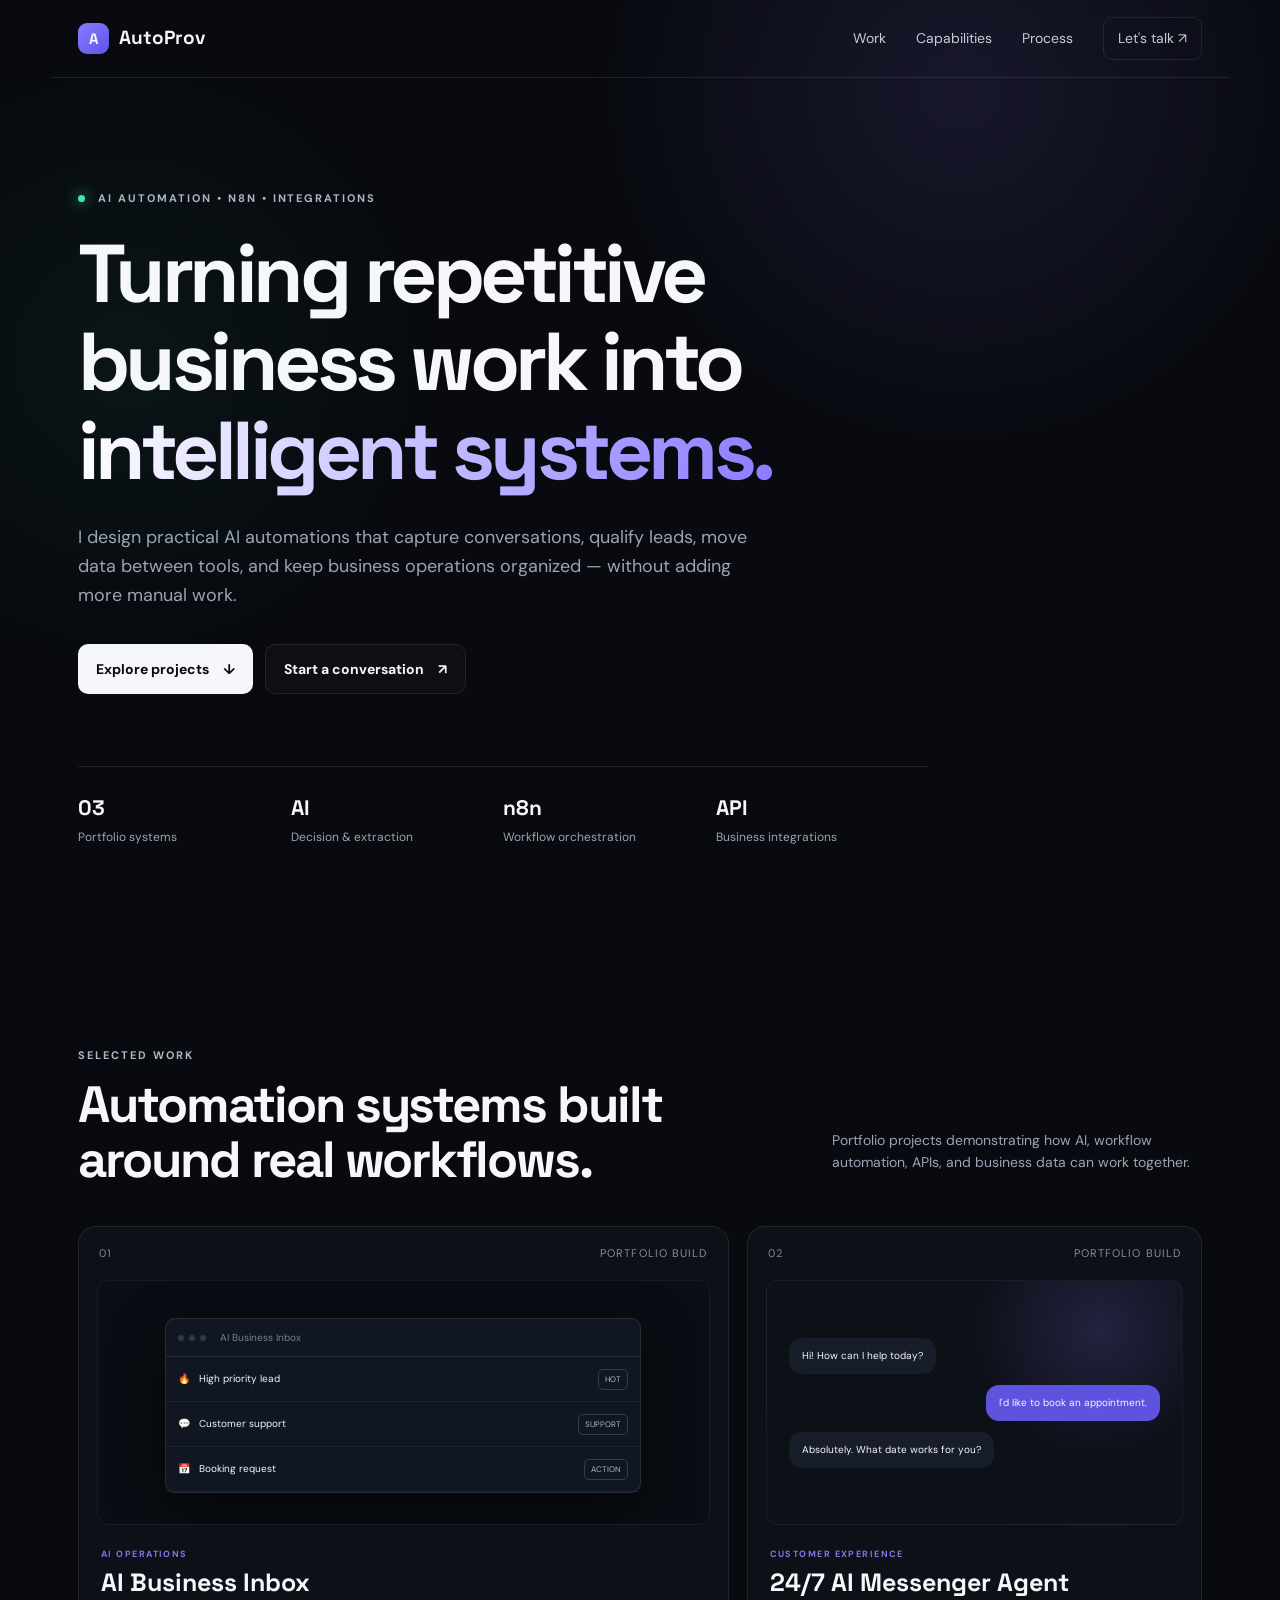
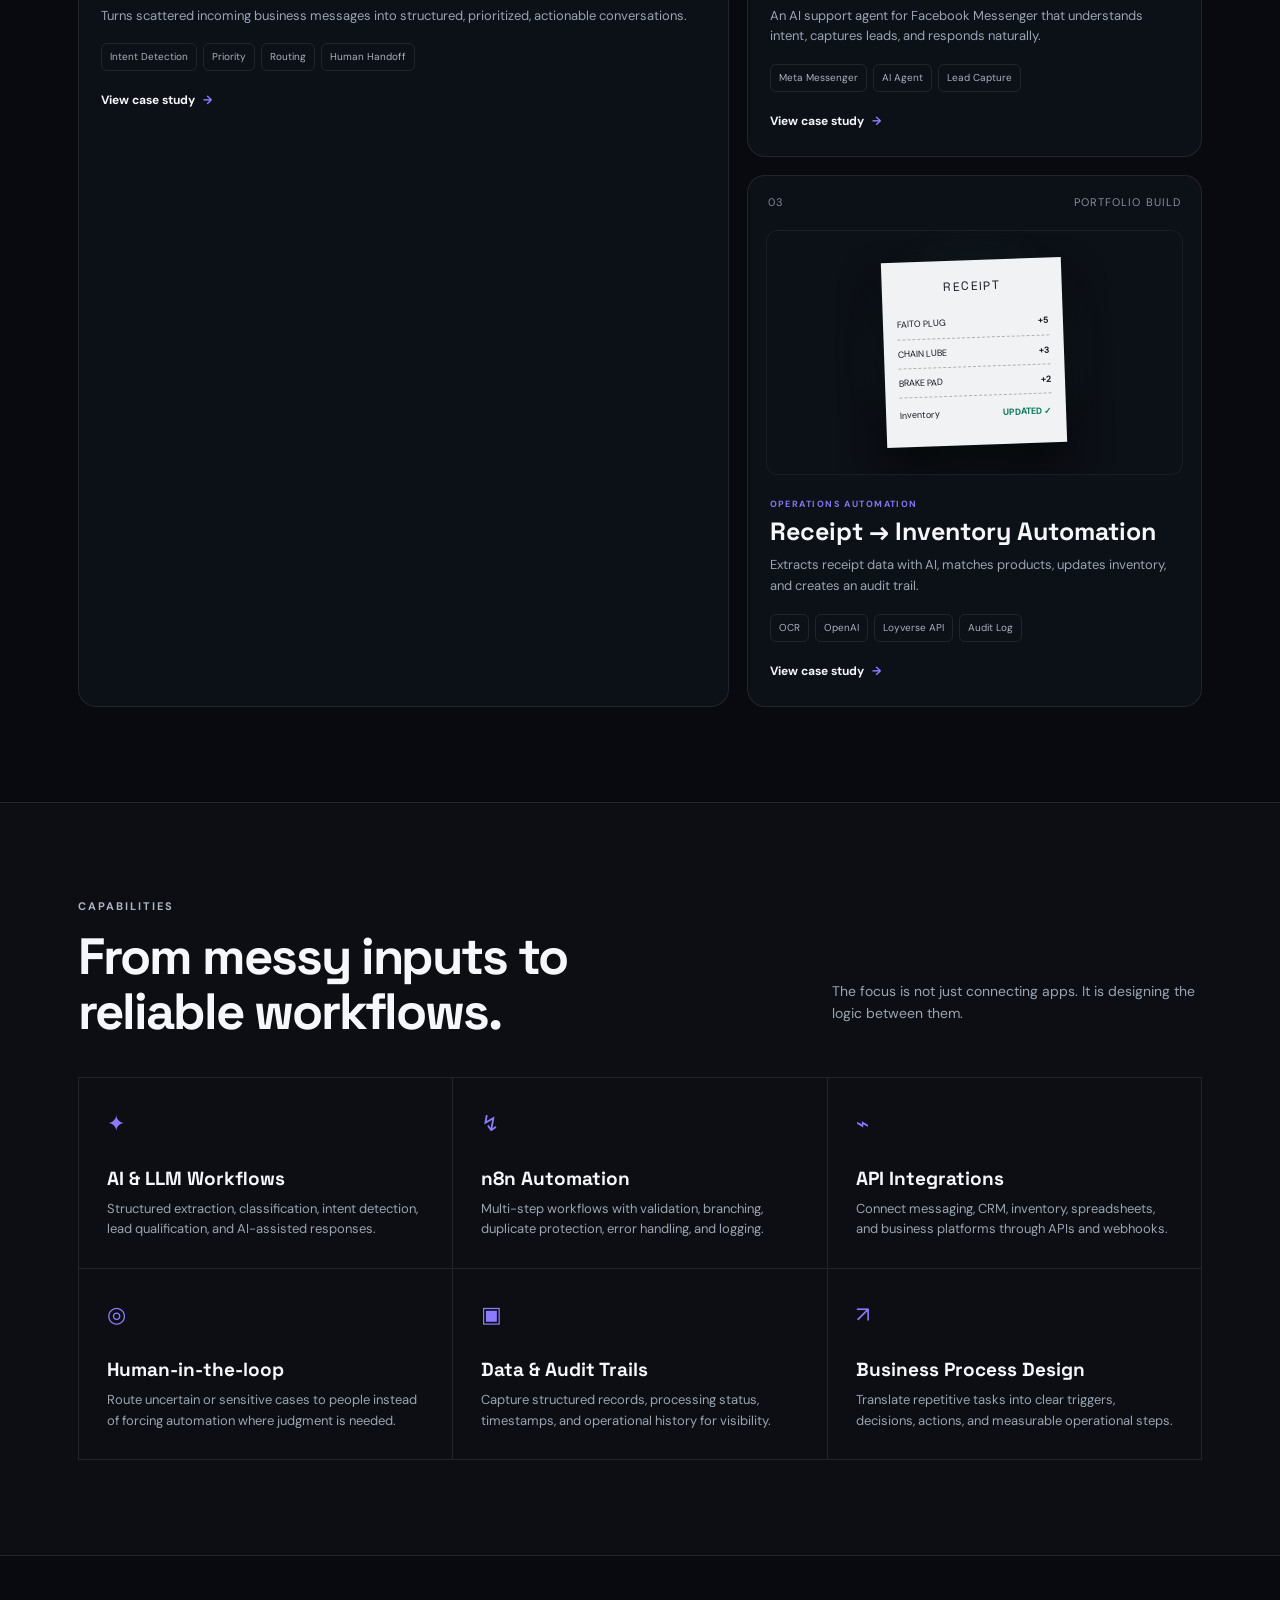
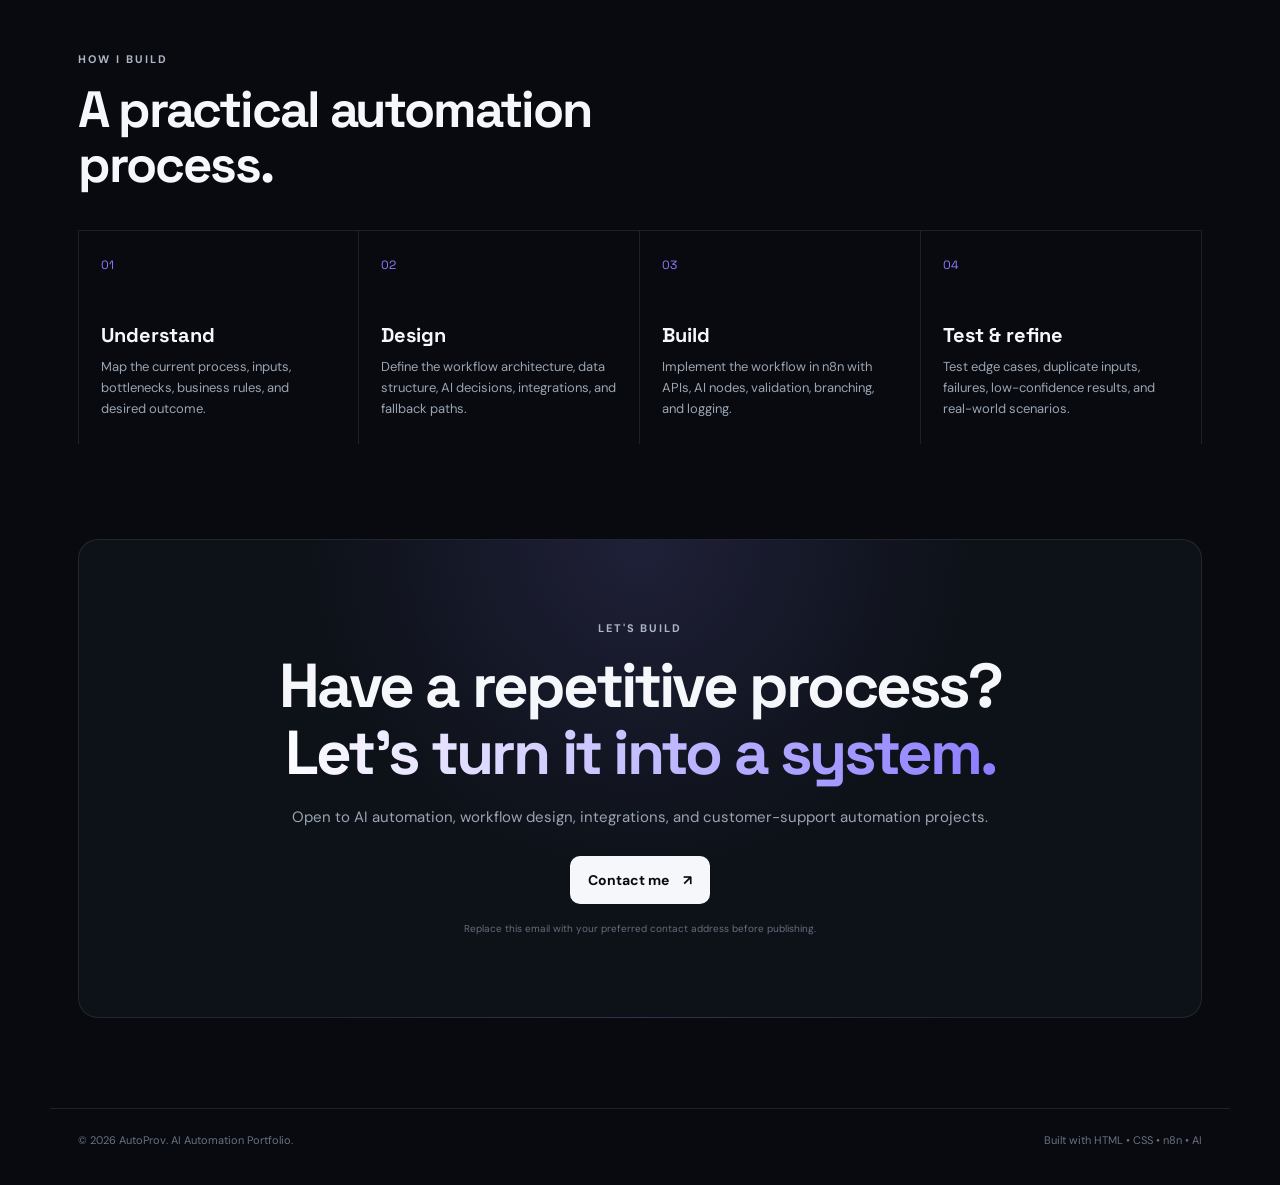
==== index.html @ 3f5d1037 "Add files via upload" ====
<!DOCTYPE html>
<html lang="en">
<head>
  <meta charset="UTF-8">
  <meta name="viewport" content="width=device-width, initial-scale=1.0">
  <meta name="description" content="AutoProv — AI automation portfolio featuring AI Business Inbox, Messenger Customer Support Agent, and Receipt-to-Inventory Automation.">
  <title>AutoProv | AI Automation Specialist</title>
  <link rel="preconnect" href="https://fonts.googleapis.com">
  <link rel="preconnect" href="https://fonts.gstatic.com" crossorigin>
  <link href="https://fonts.googleapis.com/css2?family=DM+Sans:wght@400;500;600;700&family=Space+Grotesk:wght@500;600;700&display=swap" rel="stylesheet">
  <link rel="stylesheet" href="style.css">
</head>
<body>
  <div class="bg-grid"></div>
  <header class="nav">
    <a class="brand" href="index.html"><span class="brand-mark">A</span><span>AutoProv</span></a>
    <nav>
      <a href="#work">Work</a>
      <a href="#capabilities">Capabilities</a>
      <a href="#process">Process</a>
      <a href="#contact" class="nav-cta">Let's talk <span>↗</span></a>
    </nav>
  </header>

  <main>
    <section class="hero container">
      <div class="eyebrow"><span class="pulse"></span> AI AUTOMATION • N8N • INTEGRATIONS</div>
      <h1>Turning repetitive business work into <span>intelligent systems.</span></h1>
      <p class="hero-copy">I design practical AI automations that capture conversations, qualify leads, move data between tools, and keep business operations organized — without adding more manual work.</p>
      <div class="hero-actions">
        <a class="btn btn-primary" href="#work">Explore projects <span>↓</span></a>
        <a class="btn btn-ghost" href="#contact">Start a conversation <span>↗</span></a>
      </div>
      <div class="hero-proof">
        <div><strong>03</strong><span>Portfolio systems</span></div>
        <div><strong>AI</strong><span>Decision & extraction</span></div>
        <div><strong>n8n</strong><span>Workflow orchestration</span></div>
        <div><strong>API</strong><span>Business integrations</span></div>
      </div>
    </section>

    <section id="work" class="section container">
      <div class="section-head">
        <div>
          <div class="eyebrow">SELECTED WORK</div>
          <h2>Automation systems built around real workflows.</h2>
        </div>
        <p>Portfolio projects demonstrating how AI, workflow automation, APIs, and business data can work together.</p>
      </div>

      <div class="projects">
        <a class="project project-featured" href="ai-business-inbox.html">
          <div class="project-top"><span class="project-number">01</span><span class="status">PORTFOLIO BUILD</span></div>
          <div class="visual inbox-visual">
            <div class="window">
              <div class="window-bar"><i></i><i></i><i></i><span>AI Business Inbox</span></div>
              <div class="inbox-row"><b>🔥</b><span>High priority lead</span><em>HOT</em></div>
              <div class="inbox-row"><b>💬</b><span>Customer support</span><em>SUPPORT</em></div>
              <div class="inbox-row"><b>📅</b><span>Booking request</span><em>ACTION</em></div>
            </div>
          </div>
          <div class="project-body">
            <div class="project-kicker">AI OPERATIONS</div>
            <h3>AI Business Inbox</h3>
            <p>Turns scattered incoming business messages into structured, prioritized, actionable conversations.</p>
            <div class="tags"><span>Intent Detection</span><span>Priority</span><span>Routing</span><span>Human Handoff</span></div>
            <span class="case-link">View case study <b>→</b></span>
          </div>
        </a>

        <a class="project" href="messenger-agent.html">
          <div class="project-top"><span class="project-number">02</span><span class="status">PORTFOLIO BUILD</span></div>
          <div class="visual chat-visual">
            <div class="chat-bubble bot">Hi! How can I help today?</div>
            <div class="chat-bubble user">I'd like to book an appointment.</div>
            <div class="chat-bubble bot">Absolutely. What date works for you?</div>
          </div>
          <div class="project-body">
            <div class="project-kicker">CUSTOMER EXPERIENCE</div>
            <h3>24/7 AI Messenger Agent</h3>
            <p>An AI support agent for Facebook Messenger that understands intent, captures leads, and responds naturally.</p>
            <div class="tags"><span>Meta Messenger</span><span>AI Agent</span><span>Lead Capture</span></div>
            <span class="case-link">View case study <b>→</b></span>
          </div>
        </a>

        <a class="project" href="receipt-inventory.html">
          <div class="project-top"><span class="project-number">03</span><span class="status">PORTFOLIO BUILD</span></div>
          <div class="visual receipt-visual">
            <div class="receipt-card">
              <span class="receipt-title">RECEIPT</span>
              <div class="receipt-line"><span>FAITO PLUG</span><b>+5</b></div>
              <div class="receipt-line"><span>CHAIN LUBE</span><b>+3</b></div>
              <div class="receipt-line"><span>BRAKE PAD</span><b>+2</b></div>
              <div class="receipt-total"><span>Inventory</span><strong>UPDATED ✓</strong></div>
            </div>
          </div>
          <div class="project-body">
            <div class="project-kicker">OPERATIONS AUTOMATION</div>
            <h3>Receipt → Inventory Automation</h3>
            <p>Extracts receipt data with AI, matches products, updates inventory, and creates an audit trail.</p>
            <div class="tags"><span>OCR</span><span>OpenAI</span><span>Loyverse API</span><span>Audit Log</span></div>
            <span class="case-link">View case study <b>→</b></span>
          </div>
        </a>
      </div>
    </section>

    <section id="capabilities" class="section section-dark">
      <div class="container">
        <div class="section-head">
          <div>
            <div class="eyebrow">CAPABILITIES</div>
            <h2>From messy inputs to reliable workflows.</h2>
          </div>
          <p>The focus is not just connecting apps. It is designing the logic between them.</p>
        </div>
        <div class="cap-grid">
          <article><span class="icon">✦</span><h3>AI & LLM Workflows</h3><p>Structured extraction, classification, intent detection, lead qualification, and AI-assisted responses.</p></article>
          <article><span class="icon">↯</span><h3>n8n Automation</h3><p>Multi-step workflows with validation, branching, duplicate protection, error handling, and logging.</p></article>
          <article><span class="icon">⌁</span><h3>API Integrations</h3><p>Connect messaging, CRM, inventory, spreadsheets, and business platforms through APIs and webhooks.</p></article>
          <article><span class="icon">◎</span><h3>Human-in-the-loop</h3><p>Route uncertain or sensitive cases to people instead of forcing automation where judgment is needed.</p></article>
          <article><span class="icon">▣</span><h3>Data & Audit Trails</h3><p>Capture structured records, processing status, timestamps, and operational history for visibility.</p></article>
          <article><span class="icon">↗</span><h3>Business Process Design</h3><p>Translate repetitive tasks into clear triggers, decisions, actions, and measurable operational steps.</p></article>
        </div>
      </div>
    </section>

    <section id="process" class="section container">
      <div class="section-head">
        <div>
          <div class="eyebrow">HOW I BUILD</div>
          <h2>A practical automation process.</h2>
        </div>
      </div>
      <div class="process">
        <div class="step"><span>01</span><h3>Understand</h3><p>Map the current process, inputs, bottlenecks, business rules, and desired outcome.</p></div>
        <div class="step"><span>02</span><h3>Design</h3><p>Define the workflow architecture, data structure, AI decisions, integrations, and fallback paths.</p></div>
        <div class="step"><span>03</span><h3>Build</h3><p>Implement the workflow in n8n with APIs, AI nodes, validation, branching, and logging.</p></div>
        <div class="step"><span>04</span><h3>Test & refine</h3><p>Test edge cases, duplicate inputs, failures, low-confidence results, and real-world scenarios.</p></div>
      </div>
    </section>

    <section class="cta-section container" id="contact">
      <div class="cta-card">
        <div class="eyebrow">LET'S BUILD</div>
        <h2>Have a repetitive process?<br><span>Let's turn it into a system.</span></h2>
        <p>Open to AI automation, workflow design, integrations, and customer-support automation projects.</p>
        <a class="btn btn-primary" href="mailto:hello@autoprov.dev">Contact me <span>↗</span></a>
        <small>Replace this email with your preferred contact address before publishing.</small>
      </div>
    </section>
  </main>

  <footer class="footer container">
    <span>© 2026 AutoProv. AI Automation Portfolio.</span>
    <span>Built with HTML • CSS • n8n • AI</span>
  </footer>
</body>
</html>
---- style.css ----
:root{
  --bg:#080a0f;--panel:#0e121a;--panel2:#111722;--text:#f5f7fb;--muted:#9aa4b2;
  --line:rgba(255,255,255,.09);--accent:#8b7cff;--accent2:#42e8b4;--max:1180px
}
*{box-sizing:border-box}html{scroll-behavior:smooth}body{margin:0;background:var(--bg);color:var(--text);font-family:"DM Sans",sans-serif;line-height:1.6}
body:before{content:"";position:fixed;inset:0;pointer-events:none;background:radial-gradient(circle at 75% 10%,rgba(139,124,255,.12),transparent 30%),radial-gradient(circle at 10% 40%,rgba(66,232,180,.05),transparent 25%);z-index:-2}
.bg-grid{position:fixed;inset:0;opacity:.28;pointer-events:none;z-index:-1;background-image:linear-gradient(rgba(255,255,255,.025) 1px,transparent 1px),linear-gradient(90deg,rgba(255,255,255,.025) 1px,transparent 1px);background-size:54px 54px;mask-image:linear-gradient(to bottom,black,transparent 75%)}
a{color:inherit;text-decoration:none}.container{max-width:var(--max);margin:auto;padding-left:28px;padding-right:28px}
.nav{height:78px;max-width:var(--max);margin:auto;padding:0 28px;display:flex;align-items:center;justify-content:space-between;border-bottom:1px solid var(--line)}
.brand{display:flex;align-items:center;gap:10px;font-family:"Space Grotesk";font-weight:700;font-size:19px}.brand-mark{width:31px;height:31px;border-radius:9px;display:grid;place-items:center;background:linear-gradient(135deg,var(--accent),#5e53e8);font-size:15px}
nav{display:flex;align-items:center;gap:30px;font-size:14px;color:#c6cbd4}nav a:hover{color:#fff}.nav-cta{border:1px solid var(--line);padding:9px 14px;border-radius:9px}
.hero{padding-top:112px;padding-bottom:105px}.eyebrow{font-size:11px;letter-spacing:.18em;font-weight:700;color:#aeb6c5}.pulse{display:inline-block;width:7px;height:7px;border-radius:50%;background:var(--accent2);margin-right:8px;box-shadow:0 0 14px var(--accent2)}
h1,h2,h3{font-family:"Space Grotesk";line-height:1.08;margin:0}h1{font-size:clamp(48px,7vw,82px);letter-spacing:-.055em;max-width:950px;margin-top:22px}h1 span,h2 span{background:linear-gradient(100deg,#fff,var(--accent));-webkit-background-clip:text;background-clip:text;color:transparent}
.hero-copy{max-width:700px;font-size:18px;color:var(--muted);margin:28px 0 34px}.hero-actions{display:flex;gap:12px;flex-wrap:wrap}.btn{display:inline-flex;align-items:center;gap:14px;padding:13px 18px;border-radius:10px;font-weight:700;font-size:14px}.btn-primary{background:#f5f7fb;color:#080a0f}.btn-primary:hover{transform:translateY(-1px)}.btn-ghost{border:1px solid var(--line);background:rgba(255,255,255,.025)}
.hero-proof{display:grid;grid-template-columns:repeat(4,1fr);border-top:1px solid var(--line);margin-top:72px;padding-top:24px;max-width:850px}.hero-proof div{display:flex;flex-direction:column;gap:3px}.hero-proof strong{font-family:"Space Grotesk";font-size:21px}.hero-proof span{font-size:12px;color:var(--muted)}
.section{padding-top:95px;padding-bottom:95px}.section-head{display:flex;justify-content:space-between;gap:60px;align-items:end;margin-bottom:38px}.section-head h2{font-size:clamp(34px,4vw,51px);letter-spacing:-.04em;max-width:650px;margin-top:13px}.section-head>p{max-width:370px;color:var(--muted);font-size:14px}
.projects{display:grid;grid-template-columns:1.25fr .875fr;gap:18px}.project{background:rgba(14,18,26,.8);border:1px solid var(--line);border-radius:18px;overflow:hidden;transition:.25s;display:flex;flex-direction:column}.project:hover{border-color:rgba(139,124,255,.5);transform:translateY(-4px)}.project-featured{grid-row:span 2}.project-top{display:flex;justify-content:space-between;padding:18px 20px;color:#7f8998;font-size:11px;letter-spacing:.1em}.status{color:#8790a0}.visual{margin:0 18px;height:245px;border-radius:12px;overflow:hidden;position:relative;background:#0a0d13;border:1px solid rgba(255,255,255,.06)}
.window{width:78%;margin:37px auto;background:#111722;border:1px solid var(--line);border-radius:10px;box-shadow:0 20px 50px #0008}.window-bar{height:38px;border-bottom:1px solid var(--line);display:flex;align-items:center;gap:5px;padding:0 12px;color:#778091;font-size:10px}.window-bar i{width:6px;height:6px;border-radius:50%;background:#303746}.window-bar span{margin-left:9px}.inbox-row{height:45px;display:flex;align-items:center;gap:9px;padding:0 12px;border-bottom:1px solid rgba(255,255,255,.045);font-size:10px}.inbox-row em{margin-left:auto;font-style:normal;font-size:8px;padding:3px 6px;border:1px solid #343c4b;border-radius:5px;color:#aeb7c5}
.chat-visual{display:flex;flex-direction:column;justify-content:center;gap:11px;padding:22px;background:radial-gradient(circle at 80% 20%,rgba(139,124,255,.18),transparent 35%)}.chat-bubble{max-width:75%;padding:10px 13px;border-radius:13px;font-size:10px}.bot{background:#171d29;align-self:flex-start}.user{background:#5d53df;align-self:flex-end}.receipt-visual{display:grid;place-items:center;background:radial-gradient(circle,rgba(66,232,180,.1),transparent 55%)}.receipt-card{width:180px;background:#f1f2f4;color:#151820;padding:17px 14px;transform:rotate(-2deg);box-shadow:0 25px 40px #0008;font-size:9px}.receipt-title{display:block;text-align:center;font-family:"Space Grotesk";font-size:12px;letter-spacing:.12em;margin-bottom:12px}.receipt-line,.receipt-total{display:flex;justify-content:space-between;border-bottom:1px dashed #adb1b8;padding:7px 0}.receipt-total{border:0;margin-top:3px}.receipt-total strong{color:#087957}
.project-body{padding:22px 22px 25px}.project-kicker{font-size:9px;letter-spacing:.16em;color:#8278ed;font-weight:700}.project h3{font-size:25px;margin:7px 0 10px}.project p{font-size:13px;color:var(--muted);margin:0 0 17px;max-width:650px}.tags{display:flex;gap:6px;flex-wrap:wrap}.tags span{font-size:10px;color:#aab2bf;border:1px solid var(--line);padding:5px 8px;border-radius:6px}.case-link{display:block;margin-top:20px;font-size:12px;font-weight:700}.case-link b{margin-left:5px;color:var(--accent)}
.section-dark{background:rgba(255,255,255,.018);border-top:1px solid var(--line);border-bottom:1px solid var(--line)}.cap-grid{display:grid;grid-template-columns:repeat(3,1fr);border-top:1px solid var(--line);border-left:1px solid var(--line)}.cap-grid article{padding:28px;border-right:1px solid var(--line);border-bottom:1px solid var(--line);min-height:190px}.icon{font-size:22px;color:var(--accent);display:block;margin-bottom:28px}.cap-grid h3{font-size:19px;margin-bottom:9px}.cap-grid p,.step p{font-size:13px;color:var(--muted);margin:0}
.process{display:grid;grid-template-columns:repeat(4,1fr);border-top:1px solid var(--line)}.step{padding:25px 22px;border-right:1px solid var(--line)}.step:first-child{border-left:1px solid var(--line)}.step>span{font-family:"Space Grotesk";font-size:12px;color:var(--accent);display:block;margin-bottom:50px}.step h3{font-size:20px;margin-bottom:10px}
.cta-section{padding-bottom:90px}.cta-card{border:1px solid var(--line);border-radius:20px;text-align:center;padding:80px 25px;background:radial-gradient(circle at 50% 0,rgba(139,124,255,.14),transparent 45%),#0d1118}.cta-card h2{font-size:clamp(38px,5vw,62px);letter-spacing:-.045em;margin:15px auto 18px}.cta-card p{color:var(--muted);font-size:15px;margin:0 auto 27px}.cta-card small{display:block;color:#646e7c;font-size:10px;margin-top:17px}.footer{border-top:1px solid var(--line);padding-top:23px;padding-bottom:35px;display:flex;justify-content:space-between;color:#697382;font-size:11px}
@media(max-width:850px){nav a:not(.nav-cta){display:none}.hero{padding-top:75px}.hero-proof{grid-template-columns:repeat(2,1fr);gap:22px}.projects{grid-template-columns:1fr}.project-featured{grid-row:auto}.cap-grid{grid-template-columns:1fr 1fr}.process{grid-template-columns:1fr 1fr}.step:nth-child(3){border-left:1px solid var(--line)}}@media(max-width:560px){.container{padding-left:18px;padding-right:18px}.nav{padding:0 18px}.hero{padding-top:58px;padding-bottom:70px}h1{font-size:48px}.hero-copy{font-size:16px}.section{padding-top:70px;padding-bottom:70px}.section-head{display:block}.section-head>p{margin-top:20px}.cap-grid,.process{grid-template-columns:1fr}.step,.step:first-child{border-left:1px solid var(--line)}.footer{display:block}.footer span{display:block;margin-bottom:7px}}
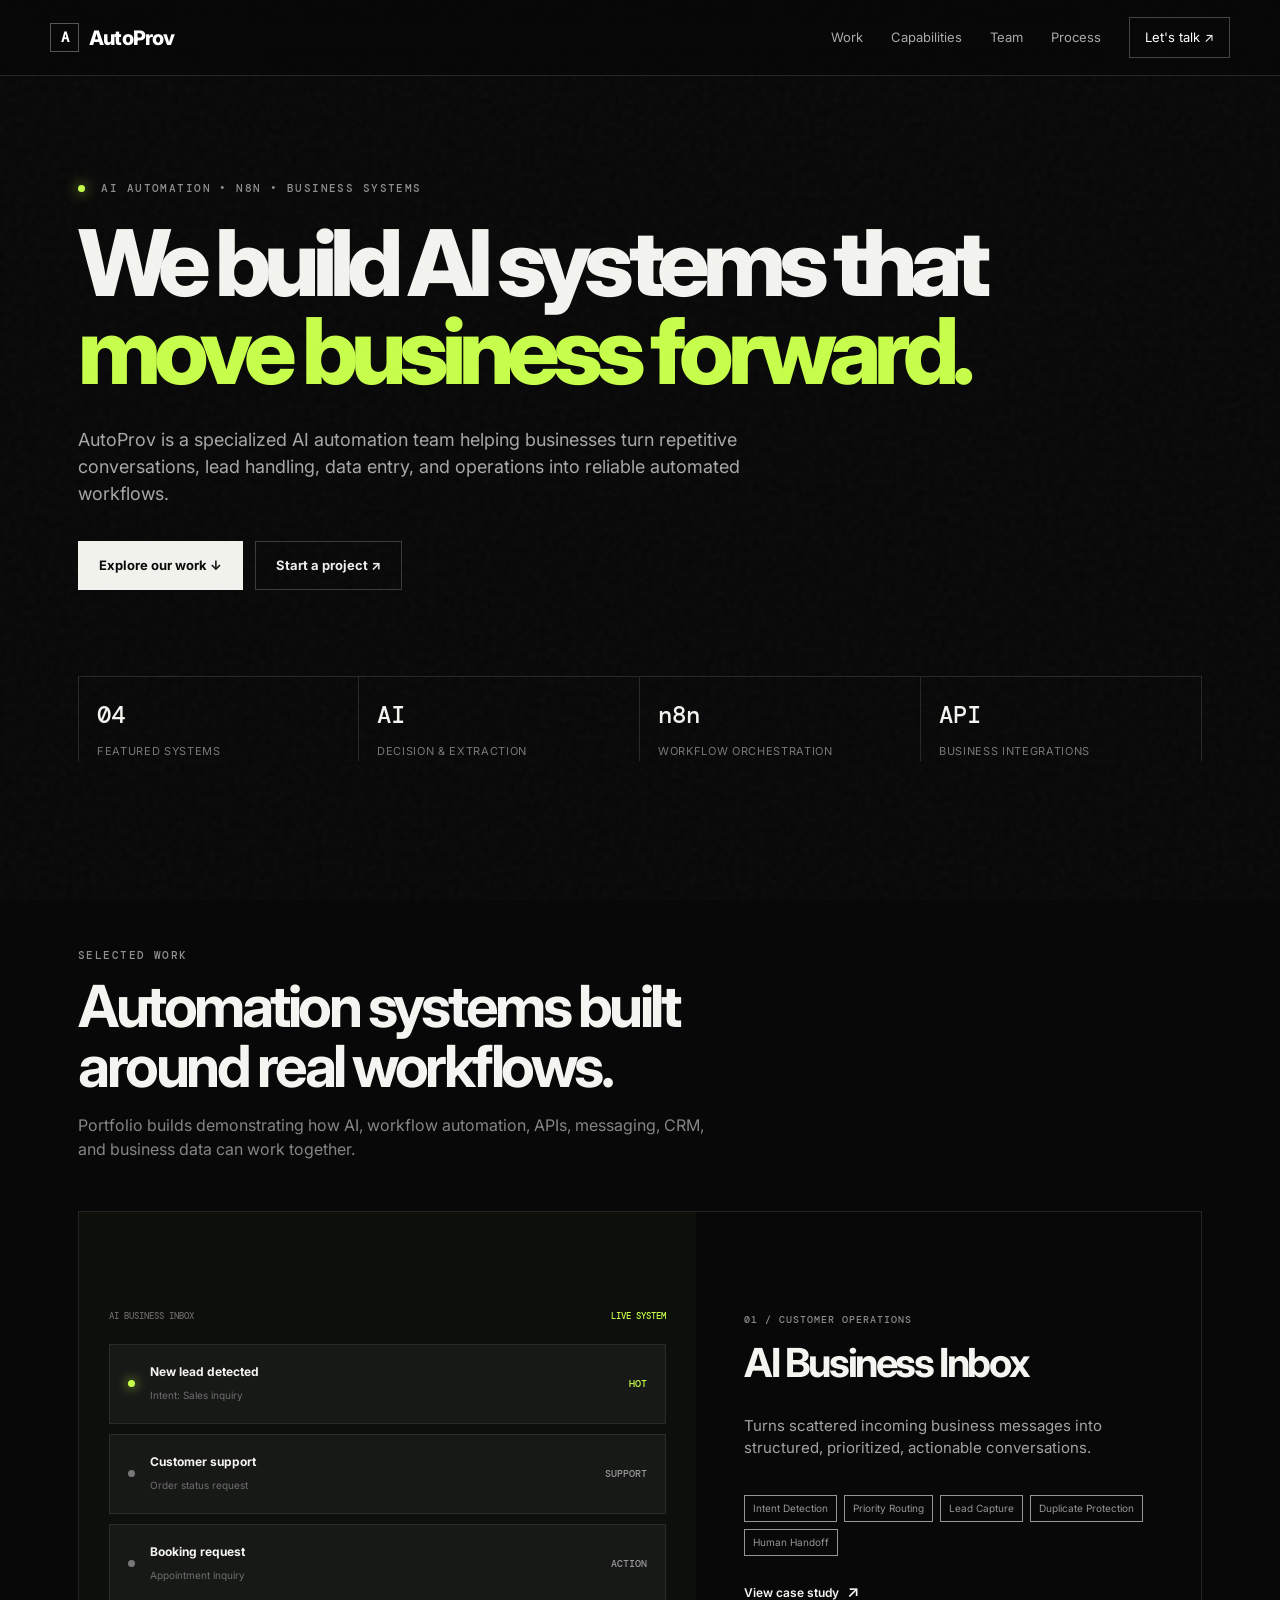
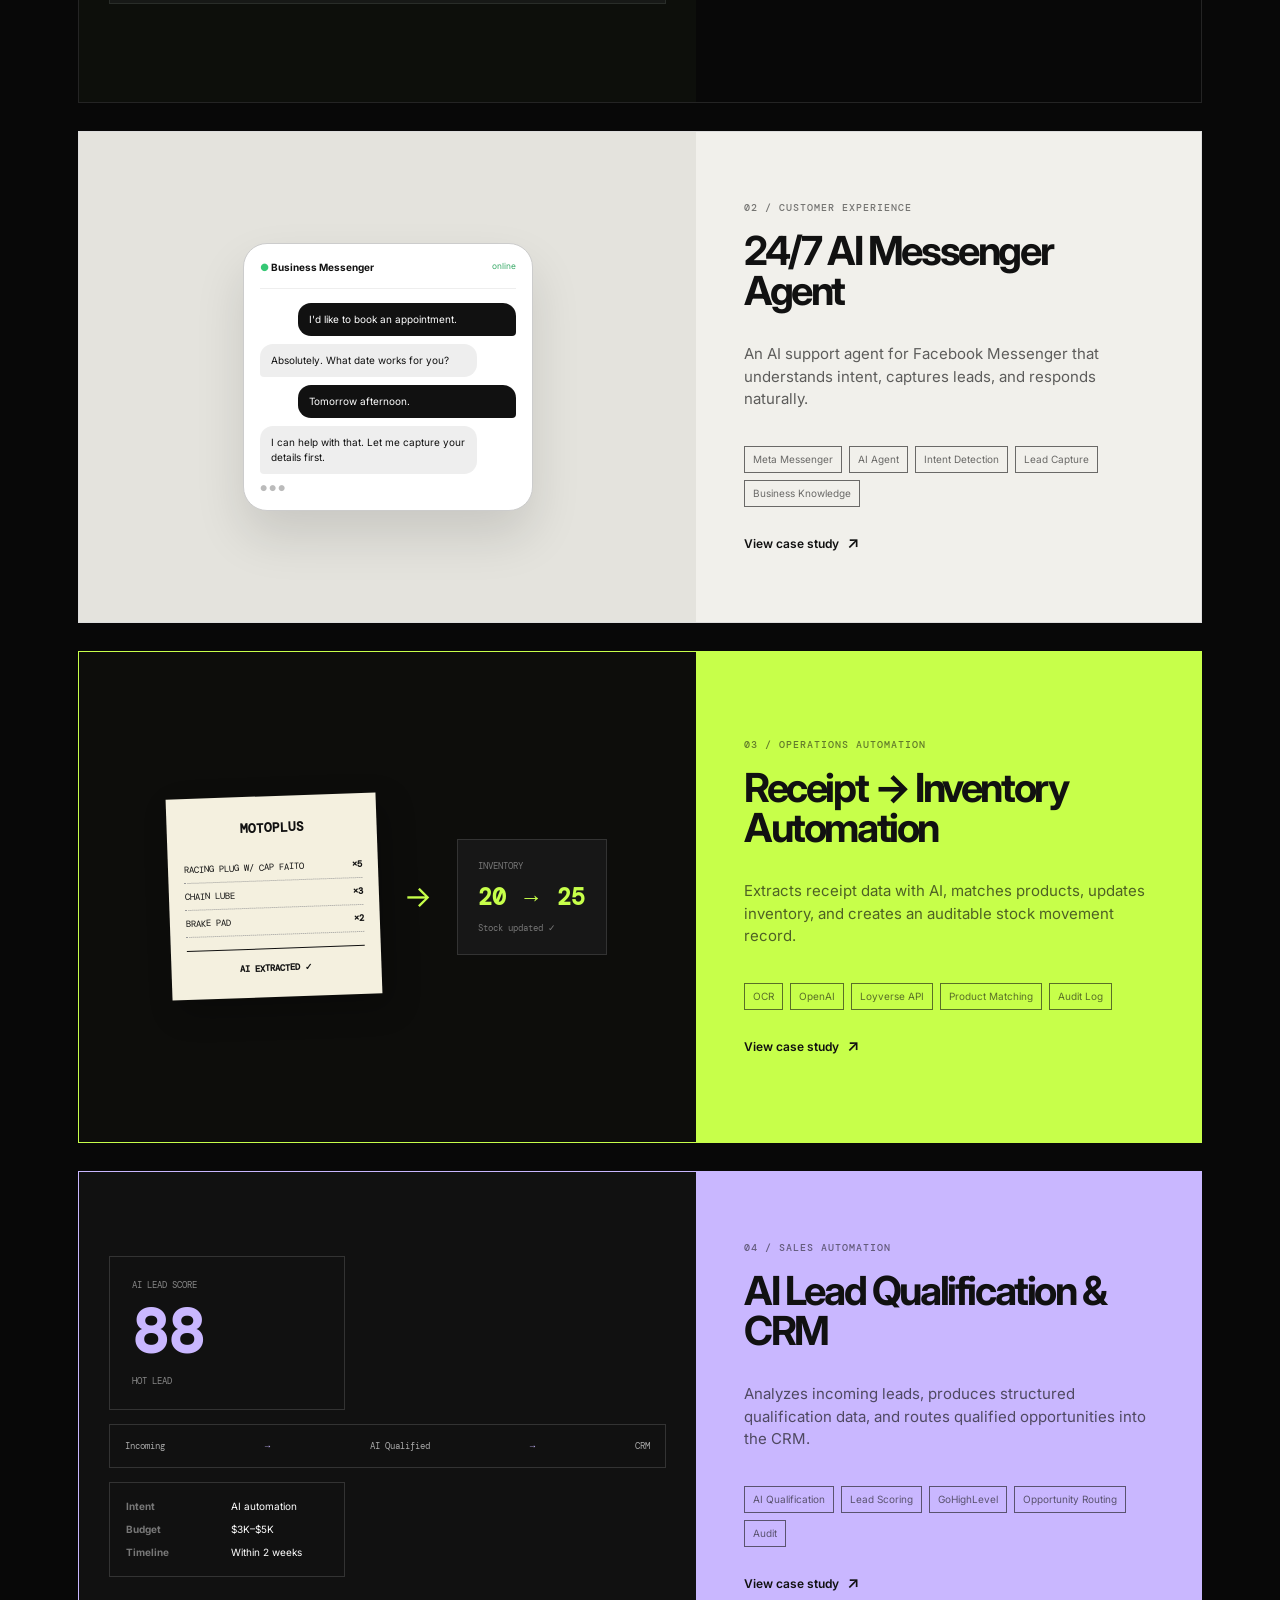
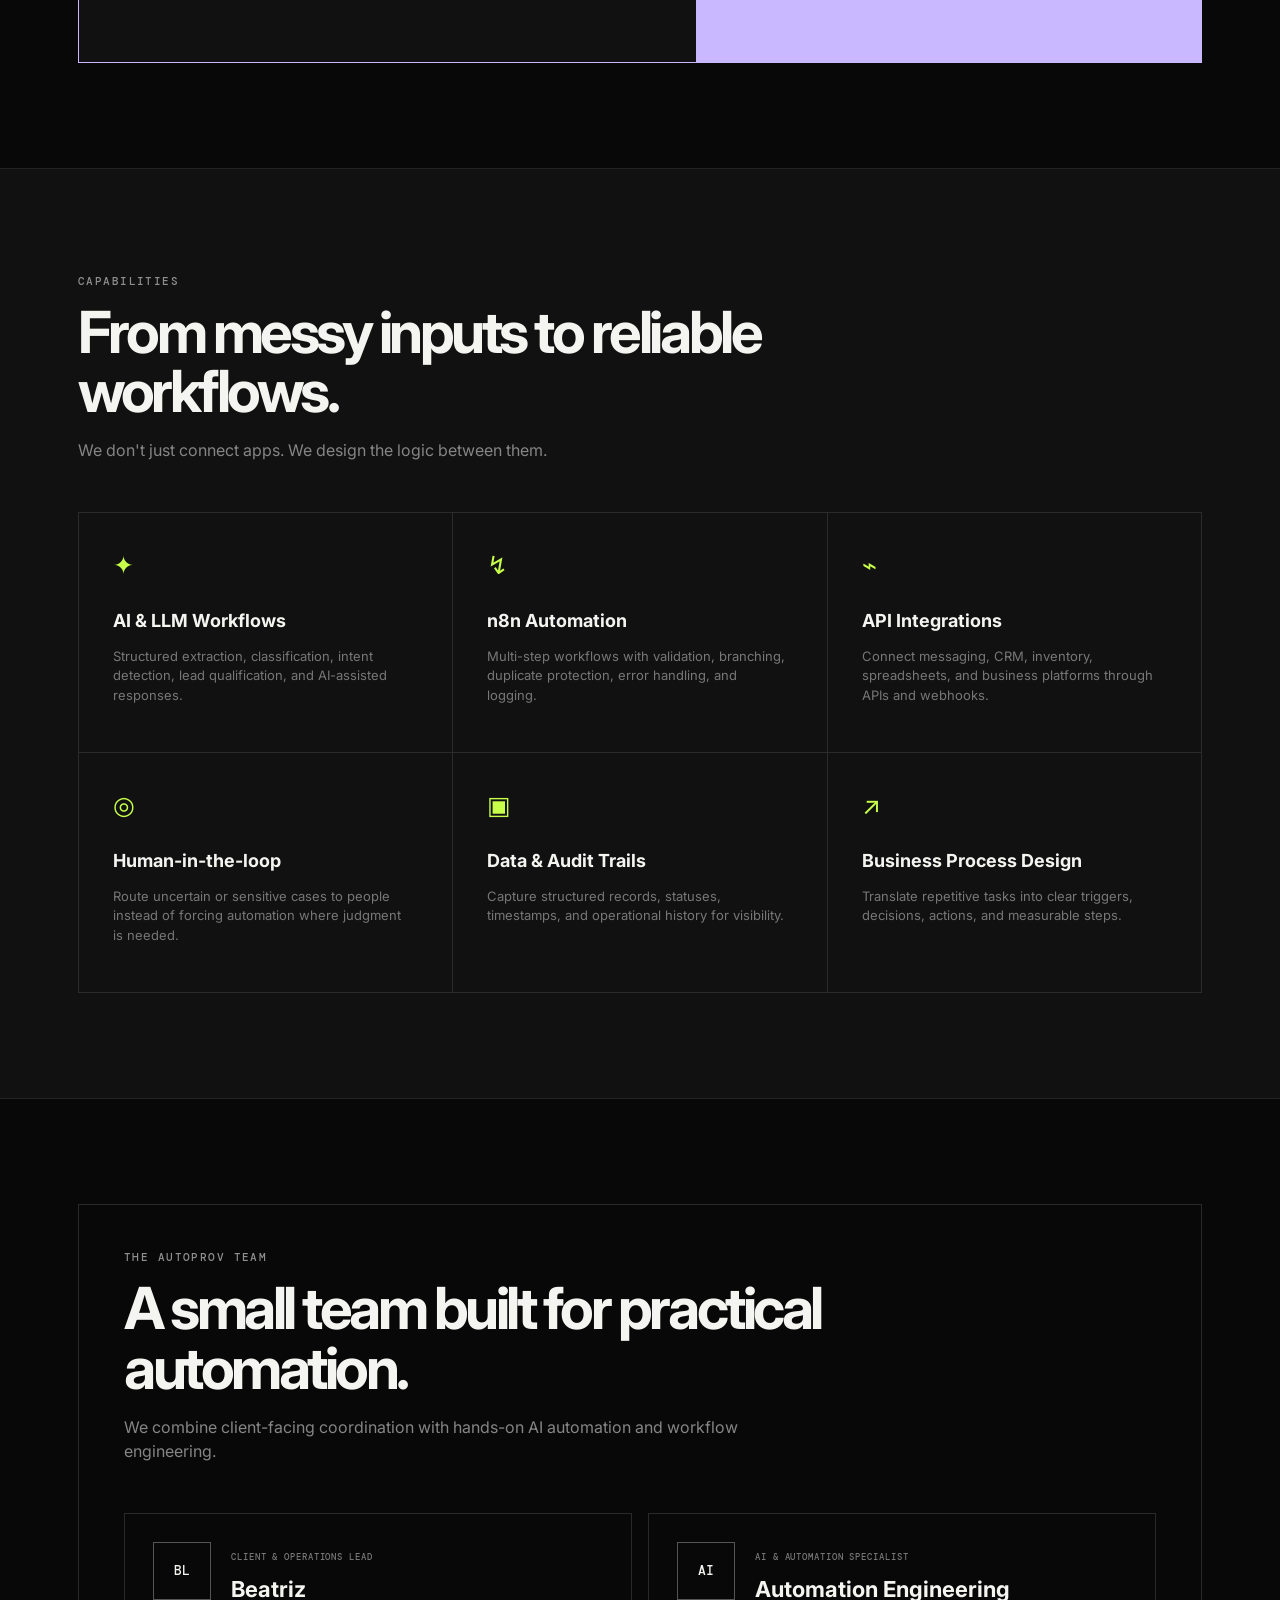
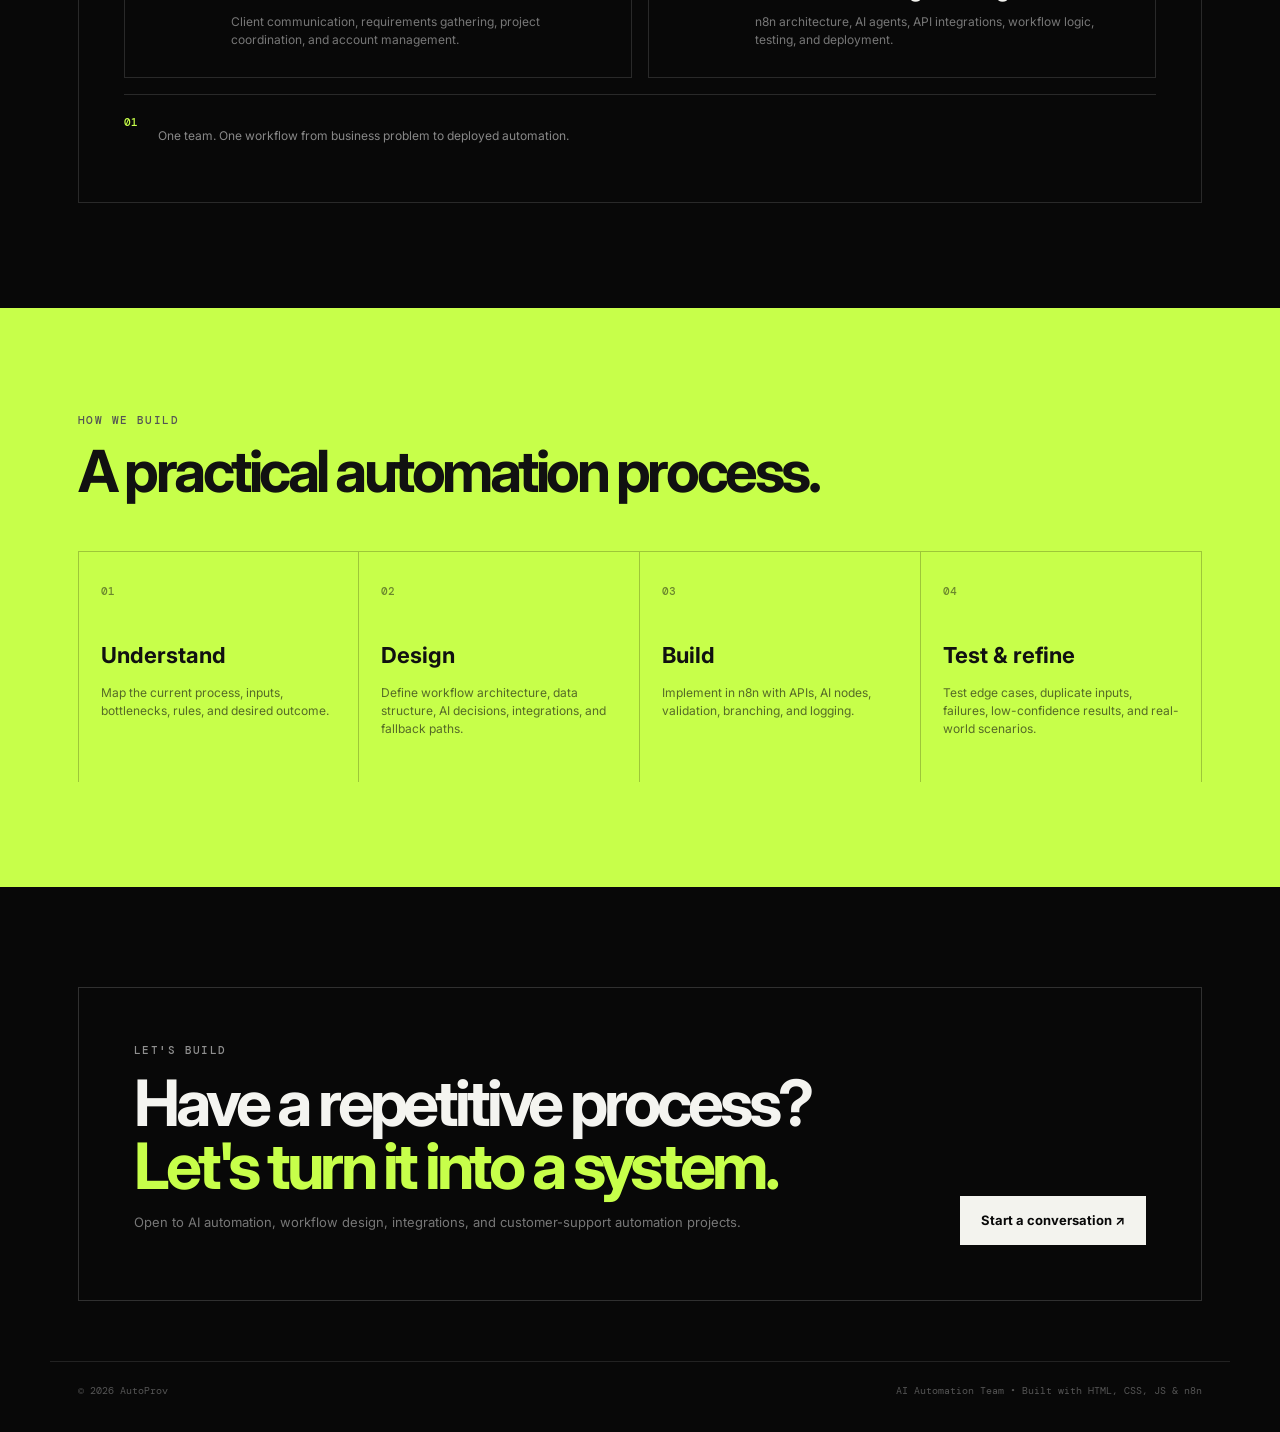
==== commit 5b508590: "Add files via upload Replace portfolio with AutoProv V4 Team Edition" ====
--- a/index.html
+++ b/index.html
@@ -3,36 +3,39 @@
 <head>
   <meta charset="UTF-8">
   <meta name="viewport" content="width=device-width, initial-scale=1.0">
-  <meta name="description" content="AutoProv — AI automation portfolio featuring AI Business Inbox, Messenger Customer Support Agent, and Receipt-to-Inventory Automation.">
-  <title>AutoProv | AI Automation Specialist</title>
+  <meta name="description" content="AutoProv — AI automation team building customer support, lead management, CRM and business process automation systems.">
+  <meta name="theme-color" content="#0a0a0a">
+  <title>AutoProv — AI Automation Team</title>
   <link rel="preconnect" href="https://fonts.googleapis.com">
   <link rel="preconnect" href="https://fonts.gstatic.com" crossorigin>
-  <link href="https://fonts.googleapis.com/css2?family=DM+Sans:wght@400;500;600;700&family=Space+Grotesk:wght@500;600;700&display=swap" rel="stylesheet">
+  <link href="https://fonts.googleapis.com/css2?family=DM+Mono:wght@400;500&family=Inter:wght@400;500;600;700;800&display=swap" rel="stylesheet">
   <link rel="stylesheet" href="style.css">
 </head>
 <body>
-  <div class="bg-grid"></div>
+  <div class="noise"></div>
   <header class="nav">
-    <a class="brand" href="index.html"><span class="brand-mark">A</span><span>AutoProv</span></a>
+    <a class="brand" href="#top"><span class="brand-mark">A</span><span>AutoProv</span></a>
     <nav>
       <a href="#work">Work</a>
-      <a href="#capabilities">Capabilities</a>
+      <a href="#services">Capabilities</a>
+      <a href="#team">Team</a>
       <a href="#process">Process</a>
-      <a href="#contact" class="nav-cta">Let's talk <span>↗</span></a>
+      <a class="nav-cta" href="#contact">Let's talk ↗</a>
     </nav>
+    <button class="menu" aria-label="Open menu">☰</button>
   </header>
 
-  <main>
+  <main id="top">
     <section class="hero container">
-      <div class="eyebrow"><span class="pulse"></span> AI AUTOMATION • N8N • INTEGRATIONS</div>
-      <h1>Turning repetitive business work into <span>intelligent systems.</span></h1>
-      <p class="hero-copy">I design practical AI automations that capture conversations, qualify leads, move data between tools, and keep business operations organized — without adding more manual work.</p>
+      <div class="eyebrow"><span class="pulse"></span> AI AUTOMATION • N8N • BUSINESS SYSTEMS</div>
+      <h1>We build AI systems that<br><em>move business forward.</em></h1>
+      <p class="hero-copy">AutoProv is a specialized AI automation team helping businesses turn repetitive conversations, lead handling, data entry, and operations into reliable automated workflows.</p>
       <div class="hero-actions">
-        <a class="btn btn-primary" href="#work">Explore projects <span>↓</span></a>
-        <a class="btn btn-ghost" href="#contact">Start a conversation <span>↗</span></a>
+        <a class="btn btn-primary" href="#work">Explore our work ↓</a>
+        <a class="btn btn-ghost" href="#contact">Start a project ↗</a>
       </div>
-      <div class="hero-proof">
-        <div><strong>03</strong><span>Portfolio systems</span></div>
+      <div class="hero-grid">
+        <div><strong>04</strong><span>Featured systems</span></div>
         <div><strong>AI</strong><span>Decision & extraction</span></div>
         <div><strong>n8n</strong><span>Workflow orchestration</span></div>
         <div><strong>API</strong><span>Business integrations</span></div>
@@ -41,120 +44,149 @@
 
     <section id="work" class="section container">
       <div class="section-head">
-        <div>
-          <div class="eyebrow">SELECTED WORK</div>
-          <h2>Automation systems built around real workflows.</h2>
-        </div>
-        <p>Portfolio projects demonstrating how AI, workflow automation, APIs, and business data can work together.</p>
+        <div class="eyebrow">SELECTED WORK</div>
+        <h2>Automation systems built around real workflows.</h2>
+        <p>Portfolio builds demonstrating how AI, workflow automation, APIs, messaging, CRM, and business data can work together.</p>
       </div>
 
-      <div class="projects">
-        <a class="project project-featured" href="ai-business-inbox.html">
-          <div class="project-top"><span class="project-number">01</span><span class="status">PORTFOLIO BUILD</span></div>
-          <div class="visual inbox-visual">
-            <div class="window">
-              <div class="window-bar"><i></i><i></i><i></i><span>AI Business Inbox</span></div>
-              <div class="inbox-row"><b>🔥</b><span>High priority lead</span><em>HOT</em></div>
-              <div class="inbox-row"><b>💬</b><span>Customer support</span><em>SUPPORT</em></div>
-              <div class="inbox-row"><b>📅</b><span>Booking request</span><em>ACTION</em></div>
+      <div class="work-list">
+        <article class="project project-dark">
+          <div class="project-visual inbox-visual">
+            <div class="visual-top"><span>AI BUSINESS INBOX</span><span class="status">LIVE SYSTEM</span></div>
+            <div class="inbox-card hot"><span class="dot"></span><div><b>New lead detected</b><small>Intent: Sales inquiry</small></div><strong>HOT</strong></div>
+            <div class="inbox-card"><span class="dot"></span><div><b>Customer support</b><small>Order status request</small></div><strong>SUPPORT</strong></div>
+            <div class="inbox-card"><span class="dot"></span><div><b>Booking request</b><small>Appointment inquiry</small></div><strong>ACTION</strong></div>
+          </div>
+          <div class="project-info">
+            <span class="tag">01 / CUSTOMER OPERATIONS</span>
+            <h3>AI Business Inbox</h3>
+            <p>Turns scattered incoming business messages into structured, prioritized, actionable conversations.</p>
+            <div class="chips"><span>Intent Detection</span><span>Priority Routing</span><span>Lead Capture</span><span>Duplicate Protection</span><span>Human Handoff</span></div>
+            <button class="case-btn" data-modal="inbox">View case study <span>↗</span></button>
+          </div>
+        </article>
+
+        <article class="project project-light">
+          <div class="project-visual messenger-visual">
+            <div class="phone">
+              <div class="phone-head"><span>●</span> Business Messenger <small>online</small></div>
+              <div class="bubble user">I'd like to book an appointment.</div>
+              <div class="bubble ai">Absolutely. What date works for you?</div>
+              <div class="bubble user">Tomorrow afternoon.</div>
+              <div class="bubble ai">I can help with that. Let me capture your details first.</div>
+              <div class="typing">● ● ●</div>
             </div>
           </div>
-          <div class="project-body">
-            <div class="project-kicker">AI OPERATIONS</div>
-            <h3>AI Business Inbox</h3>
-            <p>Turns scattered incoming business messages into structured, prioritized, actionable conversations.</p>
-            <div class="tags"><span>Intent Detection</span><span>Priority</span><span>Routing</span><span>Human Handoff</span></div>
-            <span class="case-link">View case study <b>→</b></span>
-          </div>
-        </a>
-
-        <a class="project" href="messenger-agent.html">
-          <div class="project-top"><span class="project-number">02</span><span class="status">PORTFOLIO BUILD</span></div>
-          <div class="visual chat-visual">
-            <div class="chat-bubble bot">Hi! How can I help today?</div>
-            <div class="chat-bubble user">I'd like to book an appointment.</div>
-            <div class="chat-bubble bot">Absolutely. What date works for you?</div>
-          </div>
-          <div class="project-body">
-            <div class="project-kicker">CUSTOMER EXPERIENCE</div>
+          <div class="project-info">
+            <span class="tag">02 / CUSTOMER EXPERIENCE</span>
             <h3>24/7 AI Messenger Agent</h3>
             <p>An AI support agent for Facebook Messenger that understands intent, captures leads, and responds naturally.</p>
-            <div class="tags"><span>Meta Messenger</span><span>AI Agent</span><span>Lead Capture</span></div>
-            <span class="case-link">View case study <b>→</b></span>
+            <div class="chips"><span>Meta Messenger</span><span>AI Agent</span><span>Intent Detection</span><span>Lead Capture</span><span>Business Knowledge</span></div>
+            <button class="case-btn" data-modal="messenger">View case study <span>↗</span></button>
           </div>
-        </a>
+        </article>
 
-        <a class="project" href="receipt-inventory.html">
-          <div class="project-top"><span class="project-number">03</span><span class="status">PORTFOLIO BUILD</span></div>
-          <div class="visual receipt-visual">
-            <div class="receipt-card">
-              <span class="receipt-title">RECEIPT</span>
-              <div class="receipt-line"><span>FAITO PLUG</span><b>+5</b></div>
-              <div class="receipt-line"><span>CHAIN LUBE</span><b>+3</b></div>
-              <div class="receipt-line"><span>BRAKE PAD</span><b>+2</b></div>
-              <div class="receipt-total"><span>Inventory</span><strong>UPDATED ✓</strong></div>
-            </div>
+        <article class="project project-accent">
+          <div class="project-visual receipt-visual">
+            <div class="receipt"><div class="receipt-brand">MOTOPLUS</div><div class="receipt-line">RACING PLUG W/ CAP FAITO <b>×5</b></div><div class="receipt-line">CHAIN LUBE <b>×3</b></div><div class="receipt-line">BRAKE PAD <b>×2</b></div><hr><div class="receipt-total">AI EXTRACTED ✓</div></div>
+            <div class="flow-arrow">→</div>
+            <div class="stock-card"><span>INVENTORY</span><strong>20 → 25</strong><small>Stock updated ✓</small></div>
           </div>
-          <div class="project-body">
-            <div class="project-kicker">OPERATIONS AUTOMATION</div>
+          <div class="project-info">
+            <span class="tag">03 / OPERATIONS AUTOMATION</span>
             <h3>Receipt → Inventory Automation</h3>
-            <p>Extracts receipt data with AI, matches products, updates inventory, and creates an audit trail.</p>
-            <div class="tags"><span>OCR</span><span>OpenAI</span><span>Loyverse API</span><span>Audit Log</span></div>
-            <span class="case-link">View case study <b>→</b></span>
+            <p>Extracts receipt data with AI, matches products, updates inventory, and creates an auditable stock movement record.</p>
+            <div class="chips"><span>OCR</span><span>OpenAI</span><span>Loyverse API</span><span>Product Matching</span><span>Audit Log</span></div>
+            <button class="case-btn" data-modal="inventory">View case study <span>↗</span></button>
           </div>
-        </a>
+        </article>
+
+        <article class="project project-purple">
+          <div class="project-visual lead-visual">
+            <div class="lead-score"><small>AI LEAD SCORE</small><strong>88</strong><span>HOT LEAD</span></div>
+            <div class="lead-pipeline"><span>Incoming</span><i>→</i><span>AI Qualified</span><i>→</i><span>CRM</span></div>
+            <div class="lead-data"><b>Intent</b><span>AI automation</span><b>Budget</b><span>$3K–$5K</span><b>Timeline</b><span>Within 2 weeks</span></div>
+          </div>
+          <div class="project-info">
+            <span class="tag">04 / SALES AUTOMATION</span>
+            <h3>AI Lead Qualification & CRM</h3>
+            <p>Analyzes incoming leads, produces structured qualification data, and routes qualified opportunities into the CRM.</p>
+            <div class="chips"><span>AI Qualification</span><span>Lead Scoring</span><span>GoHighLevel</span><span>Opportunity Routing</span><span>Audit</span></div>
+            <button class="case-btn" data-modal="crm">View case study <span>↗</span></button>
+          </div>
+        </article>
       </div>
     </section>
 
-    <section id="capabilities" class="section section-dark">
+    <section id="services" class="section capabilities">
       <div class="container">
         <div class="section-head">
-          <div>
-            <div class="eyebrow">CAPABILITIES</div>
-            <h2>From messy inputs to reliable workflows.</h2>
-          </div>
-          <p>The focus is not just connecting apps. It is designing the logic between them.</p>
+          <div class="eyebrow">CAPABILITIES</div>
+          <h2>From messy inputs to reliable workflows.</h2>
+          <p>We don't just connect apps. We design the logic between them.</p>
         </div>
         <div class="cap-grid">
-          <article><span class="icon">✦</span><h3>AI & LLM Workflows</h3><p>Structured extraction, classification, intent detection, lead qualification, and AI-assisted responses.</p></article>
-          <article><span class="icon">↯</span><h3>n8n Automation</h3><p>Multi-step workflows with validation, branching, duplicate protection, error handling, and logging.</p></article>
-          <article><span class="icon">⌁</span><h3>API Integrations</h3><p>Connect messaging, CRM, inventory, spreadsheets, and business platforms through APIs and webhooks.</p></article>
-          <article><span class="icon">◎</span><h3>Human-in-the-loop</h3><p>Route uncertain or sensitive cases to people instead of forcing automation where judgment is needed.</p></article>
-          <article><span class="icon">▣</span><h3>Data & Audit Trails</h3><p>Capture structured records, processing status, timestamps, and operational history for visibility.</p></article>
-          <article><span class="icon">↗</span><h3>Business Process Design</h3><p>Translate repetitive tasks into clear triggers, decisions, actions, and measurable operational steps.</p></article>
+          <div class="cap"><span>✦</span><h3>AI & LLM Workflows</h3><p>Structured extraction, classification, intent detection, lead qualification, and AI-assisted responses.</p></div>
+          <div class="cap"><span>↯</span><h3>n8n Automation</h3><p>Multi-step workflows with validation, branching, duplicate protection, error handling, and logging.</p></div>
+          <div class="cap"><span>⌁</span><h3>API Integrations</h3><p>Connect messaging, CRM, inventory, spreadsheets, and business platforms through APIs and webhooks.</p></div>
+          <div class="cap"><span>◎</span><h3>Human-in-the-loop</h3><p>Route uncertain or sensitive cases to people instead of forcing automation where judgment is needed.</p></div>
+          <div class="cap"><span>▣</span><h3>Data & Audit Trails</h3><p>Capture structured records, statuses, timestamps, and operational history for visibility.</p></div>
+          <div class="cap"><span>↗</span><h3>Business Process Design</h3><p>Translate repetitive tasks into clear triggers, decisions, actions, and measurable steps.</p></div>
         </div>
       </div>
     </section>
 
-    <section id="process" class="section container">
-      <div class="section-head">
-        <div>
-          <div class="eyebrow">HOW I BUILD</div>
-          <h2>A practical automation process.</h2>
+    <section id="team" class="section container">
+      <div class="team-wrap">
+        <div class="section-head">
+          <div class="eyebrow">THE AUTOPROV TEAM</div>
+          <h2>A small team built for practical automation.</h2>
+          <p>We combine client-facing coordination with hands-on AI automation and workflow engineering.</p>
         </div>
-      </div>
-      <div class="process">
-        <div class="step"><span>01</span><h3>Understand</h3><p>Map the current process, inputs, bottlenecks, business rules, and desired outcome.</p></div>
-        <div class="step"><span>02</span><h3>Design</h3><p>Define the workflow architecture, data structure, AI decisions, integrations, and fallback paths.</p></div>
-        <div class="step"><span>03</span><h3>Build</h3><p>Implement the workflow in n8n with APIs, AI nodes, validation, branching, and logging.</p></div>
-        <div class="step"><span>04</span><h3>Test & refine</h3><p>Test edge cases, duplicate inputs, failures, low-confidence results, and real-world scenarios.</p></div>
+        <div class="team-grid">
+          <div class="person"><div class="avatar">BL</div><div><span class="role">CLIENT & OPERATIONS LEAD</span><h3>Beatriz</h3><p>Client communication, requirements gathering, project coordination, and account management.</p></div></div>
+          <div class="person"><div class="avatar">AI</div><div><span class="role">AI & AUTOMATION SPECIALIST</span><h3>Automation Engineering</h3><p>n8n architecture, AI agents, API integrations, workflow logic, testing, and deployment.</p></div></div>
+        </div>
+        <div class="team-note"><span>01</span><p>One team. One workflow from business problem to deployed automation.</p></div>
       </div>
     </section>
 
-    <section class="cta-section container" id="contact">
-      <div class="cta-card">
-        <div class="eyebrow">LET'S BUILD</div>
-        <h2>Have a repetitive process?<br><span>Let's turn it into a system.</span></h2>
-        <p>Open to AI automation, workflow design, integrations, and customer-support automation projects.</p>
-        <a class="btn btn-primary" href="mailto:hello@autoprov.dev">Contact me <span>↗</span></a>
-        <small>Replace this email with your preferred contact address before publishing.</small>
+    <section id="process" class="section process-section">
+      <div class="container">
+        <div class="section-head">
+          <div class="eyebrow">HOW WE BUILD</div>
+          <h2>A practical automation process.</h2>
+        </div>
+        <div class="process-grid">
+          <div class="step"><span>01</span><h3>Understand</h3><p>Map the current process, inputs, bottlenecks, rules, and desired outcome.</p></div>
+          <div class="step"><span>02</span><h3>Design</h3><p>Define workflow architecture, data structure, AI decisions, integrations, and fallback paths.</p></div>
+          <div class="step"><span>03</span><h3>Build</h3><p>Implement in n8n with APIs, AI nodes, validation, branching, and logging.</p></div>
+          <div class="step"><span>04</span><h3>Test & refine</h3><p>Test edge cases, duplicate inputs, failures, low-confidence results, and real-world scenarios.</p></div>
+        </div>
+      </div>
+    </section>
+
+    <section id="contact" class="contact container">
+      <div class="contact-card">
+        <div>
+          <div class="eyebrow">LET'S BUILD</div>
+          <h2>Have a repetitive process?<br><em>Let's turn it into a system.</em></h2>
+          <p>Open to AI automation, workflow design, integrations, and customer-support automation projects.</p>
+        </div>
+        <a class="btn btn-primary" href="mailto:hello@autoprov.dev?subject=Automation%20Project%20Inquiry">Start a conversation ↗</a>
       </div>
     </section>
   </main>
 
-  <footer class="footer container">
-    <span>© 2026 AutoProv. AI Automation Portfolio.</span>
-    <span>Built with HTML • CSS • n8n • AI</span>
-  </footer>
+  <footer class="footer container"><span>© 2026 AutoProv</span><span>AI Automation Team • Built with HTML, CSS, JS & n8n</span></footer>
+
+  <div class="modal" id="modal" aria-hidden="true">
+    <div class="modal-backdrop"></div>
+    <div class="modal-box">
+      <button class="modal-close" aria-label="Close">×</button>
+      <div id="modal-content"></div>
+    </div>
+  </div>
+  <script src="script.js"></script>
 </body>
-</html>+</html>
--- a/style.css
+++ b/style.css
@@ -1,24 +1,14 @@
-:root{
-  --bg:#080a0f;--panel:#0e121a;--panel2:#111722;--text:#f5f7fb;--muted:#9aa4b2;
-  --line:rgba(255,255,255,.09);--accent:#8b7cff;--accent2:#42e8b4;--max:1180px
-}
-*{box-sizing:border-box}html{scroll-behavior:smooth}body{margin:0;background:var(--bg);color:var(--text);font-family:"DM Sans",sans-serif;line-height:1.6}
-body:before{content:"";position:fixed;inset:0;pointer-events:none;background:radial-gradient(circle at 75% 10%,rgba(139,124,255,.12),transparent 30%),radial-gradient(circle at 10% 40%,rgba(66,232,180,.05),transparent 25%);z-index:-2}
-.bg-grid{position:fixed;inset:0;opacity:.28;pointer-events:none;z-index:-1;background-image:linear-gradient(rgba(255,255,255,.025) 1px,transparent 1px),linear-gradient(90deg,rgba(255,255,255,.025) 1px,transparent 1px);background-size:54px 54px;mask-image:linear-gradient(to bottom,black,transparent 75%)}
-a{color:inherit;text-decoration:none}.container{max-width:var(--max);margin:auto;padding-left:28px;padding-right:28px}
-.nav{height:78px;max-width:var(--max);margin:auto;padding:0 28px;display:flex;align-items:center;justify-content:space-between;border-bottom:1px solid var(--line)}
-.brand{display:flex;align-items:center;gap:10px;font-family:"Space Grotesk";font-weight:700;font-size:19px}.brand-mark{width:31px;height:31px;border-radius:9px;display:grid;place-items:center;background:linear-gradient(135deg,var(--accent),#5e53e8);font-size:15px}
-nav{display:flex;align-items:center;gap:30px;font-size:14px;color:#c6cbd4}nav a:hover{color:#fff}.nav-cta{border:1px solid var(--line);padding:9px 14px;border-radius:9px}
-.hero{padding-top:112px;padding-bottom:105px}.eyebrow{font-size:11px;letter-spacing:.18em;font-weight:700;color:#aeb6c5}.pulse{display:inline-block;width:7px;height:7px;border-radius:50%;background:var(--accent2);margin-right:8px;box-shadow:0 0 14px var(--accent2)}
-h1,h2,h3{font-family:"Space Grotesk";line-height:1.08;margin:0}h1{font-size:clamp(48px,7vw,82px);letter-spacing:-.055em;max-width:950px;margin-top:22px}h1 span,h2 span{background:linear-gradient(100deg,#fff,var(--accent));-webkit-background-clip:text;background-clip:text;color:transparent}
-.hero-copy{max-width:700px;font-size:18px;color:var(--muted);margin:28px 0 34px}.hero-actions{display:flex;gap:12px;flex-wrap:wrap}.btn{display:inline-flex;align-items:center;gap:14px;padding:13px 18px;border-radius:10px;font-weight:700;font-size:14px}.btn-primary{background:#f5f7fb;color:#080a0f}.btn-primary:hover{transform:translateY(-1px)}.btn-ghost{border:1px solid var(--line);background:rgba(255,255,255,.025)}
-.hero-proof{display:grid;grid-template-columns:repeat(4,1fr);border-top:1px solid var(--line);margin-top:72px;padding-top:24px;max-width:850px}.hero-proof div{display:flex;flex-direction:column;gap:3px}.hero-proof strong{font-family:"Space Grotesk";font-size:21px}.hero-proof span{font-size:12px;color:var(--muted)}
-.section{padding-top:95px;padding-bottom:95px}.section-head{display:flex;justify-content:space-between;gap:60px;align-items:end;margin-bottom:38px}.section-head h2{font-size:clamp(34px,4vw,51px);letter-spacing:-.04em;max-width:650px;margin-top:13px}.section-head>p{max-width:370px;color:var(--muted);font-size:14px}
-.projects{display:grid;grid-template-columns:1.25fr .875fr;gap:18px}.project{background:rgba(14,18,26,.8);border:1px solid var(--line);border-radius:18px;overflow:hidden;transition:.25s;display:flex;flex-direction:column}.project:hover{border-color:rgba(139,124,255,.5);transform:translateY(-4px)}.project-featured{grid-row:span 2}.project-top{display:flex;justify-content:space-between;padding:18px 20px;color:#7f8998;font-size:11px;letter-spacing:.1em}.status{color:#8790a0}.visual{margin:0 18px;height:245px;border-radius:12px;overflow:hidden;position:relative;background:#0a0d13;border:1px solid rgba(255,255,255,.06)}
-.window{width:78%;margin:37px auto;background:#111722;border:1px solid var(--line);border-radius:10px;box-shadow:0 20px 50px #0008}.window-bar{height:38px;border-bottom:1px solid var(--line);display:flex;align-items:center;gap:5px;padding:0 12px;color:#778091;font-size:10px}.window-bar i{width:6px;height:6px;border-radius:50%;background:#303746}.window-bar span{margin-left:9px}.inbox-row{height:45px;display:flex;align-items:center;gap:9px;padding:0 12px;border-bottom:1px solid rgba(255,255,255,.045);font-size:10px}.inbox-row em{margin-left:auto;font-style:normal;font-size:8px;padding:3px 6px;border:1px solid #343c4b;border-radius:5px;color:#aeb7c5}
-.chat-visual{display:flex;flex-direction:column;justify-content:center;gap:11px;padding:22px;background:radial-gradient(circle at 80% 20%,rgba(139,124,255,.18),transparent 35%)}.chat-bubble{max-width:75%;padding:10px 13px;border-radius:13px;font-size:10px}.bot{background:#171d29;align-self:flex-start}.user{background:#5d53df;align-self:flex-end}.receipt-visual{display:grid;place-items:center;background:radial-gradient(circle,rgba(66,232,180,.1),transparent 55%)}.receipt-card{width:180px;background:#f1f2f4;color:#151820;padding:17px 14px;transform:rotate(-2deg);box-shadow:0 25px 40px #0008;font-size:9px}.receipt-title{display:block;text-align:center;font-family:"Space Grotesk";font-size:12px;letter-spacing:.12em;margin-bottom:12px}.receipt-line,.receipt-total{display:flex;justify-content:space-between;border-bottom:1px dashed #adb1b8;padding:7px 0}.receipt-total{border:0;margin-top:3px}.receipt-total strong{color:#087957}
-.project-body{padding:22px 22px 25px}.project-kicker{font-size:9px;letter-spacing:.16em;color:#8278ed;font-weight:700}.project h3{font-size:25px;margin:7px 0 10px}.project p{font-size:13px;color:var(--muted);margin:0 0 17px;max-width:650px}.tags{display:flex;gap:6px;flex-wrap:wrap}.tags span{font-size:10px;color:#aab2bf;border:1px solid var(--line);padding:5px 8px;border-radius:6px}.case-link{display:block;margin-top:20px;font-size:12px;font-weight:700}.case-link b{margin-left:5px;color:var(--accent)}
-.section-dark{background:rgba(255,255,255,.018);border-top:1px solid var(--line);border-bottom:1px solid var(--line)}.cap-grid{display:grid;grid-template-columns:repeat(3,1fr);border-top:1px solid var(--line);border-left:1px solid var(--line)}.cap-grid article{padding:28px;border-right:1px solid var(--line);border-bottom:1px solid var(--line);min-height:190px}.icon{font-size:22px;color:var(--accent);display:block;margin-bottom:28px}.cap-grid h3{font-size:19px;margin-bottom:9px}.cap-grid p,.step p{font-size:13px;color:var(--muted);margin:0}
-.process{display:grid;grid-template-columns:repeat(4,1fr);border-top:1px solid var(--line)}.step{padding:25px 22px;border-right:1px solid var(--line)}.step:first-child{border-left:1px solid var(--line)}.step>span{font-family:"Space Grotesk";font-size:12px;color:var(--accent);display:block;margin-bottom:50px}.step h3{font-size:20px;margin-bottom:10px}
-.cta-section{padding-bottom:90px}.cta-card{border:1px solid var(--line);border-radius:20px;text-align:center;padding:80px 25px;background:radial-gradient(circle at 50% 0,rgba(139,124,255,.14),transparent 45%),#0d1118}.cta-card h2{font-size:clamp(38px,5vw,62px);letter-spacing:-.045em;margin:15px auto 18px}.cta-card p{color:var(--muted);font-size:15px;margin:0 auto 27px}.cta-card small{display:block;color:#646e7c;font-size:10px;margin-top:17px}.footer{border-top:1px solid var(--line);padding-top:23px;padding-bottom:35px;display:flex;justify-content:space-between;color:#697382;font-size:11px}
-@media(max-width:850px){nav a:not(.nav-cta){display:none}.hero{padding-top:75px}.hero-proof{grid-template-columns:repeat(2,1fr);gap:22px}.projects{grid-template-columns:1fr}.project-featured{grid-row:auto}.cap-grid{grid-template-columns:1fr 1fr}.process{grid-template-columns:1fr 1fr}.step:nth-child(3){border-left:1px solid var(--line)}}@media(max-width:560px){.container{padding-left:18px;padding-right:18px}.nav{padding:0 18px}.hero{padding-top:58px;padding-bottom:70px}h1{font-size:48px}.hero-copy{font-size:16px}.section{padding-top:70px;padding-bottom:70px}.section-head{display:block}.section-head>p{margin-top:20px}.cap-grid,.process{grid-template-columns:1fr}.step,.step:first-child{border-left:1px solid var(--line)}.footer{display:block}.footer span{display:block;margin-bottom:7px}}
+:root{--bg:#080808;--panel:#111;--paper:#f1f0eb;--ink:#111;--muted:#9a9a9a;--line:#272727;--lime:#c7ff4a;--purple:#c9b7ff;--max:1180px}
+*{box-sizing:border-box}html{scroll-behavior:smooth}body{margin:0;background:var(--bg);color:#f4f4f0;font-family:Inter,Arial,sans-serif;line-height:1.5}.noise{position:fixed;inset:0;pointer-events:none;opacity:.035;background-image:url("data:image/svg+xml,%3Csvg viewBox='0 0 180 180' xmlns='http://www.w3.org/2000/svg'%3E%3Cfilter id='n'%3E%3CfeTurbulence type='fractalNoise' baseFrequency='.8' numOctaves='3' stitchTiles='stitch'/%3E%3C/filter%3E%3Crect width='100%25' height='100%25' filter='url(%23n)'/%3E%3C/svg%3E");z-index:10}.container{max-width:var(--max);margin:auto;padding-left:28px;padding-right:28px}.nav{height:76px;border-bottom:1px solid var(--line);display:flex;align-items:center;justify-content:space-between;padding:0 max(28px,calc((100vw - 1180px)/2));position:sticky;top:0;background:rgba(8,8,8,.9);backdrop-filter:blur(16px);z-index:20}.brand{display:flex;align-items:center;gap:10px;color:#fff;text-decoration:none;font-weight:800;letter-spacing:-.04em;font-size:20px}.brand-mark{width:29px;height:29px;border:1px solid #555;display:grid;place-items:center;font-family:"DM Mono";font-size:14px}.nav nav{display:flex;gap:28px;align-items:center}.nav nav a{color:#aaa;text-decoration:none;font-size:13px}.nav nav a:hover{color:#fff}.nav .nav-cta{border:1px solid #444;padding:10px 15px;color:#fff}.menu{display:none;background:none;border:0;color:#fff;font-size:24px}
+.hero{padding-top:105px;padding-bottom:82px}.eyebrow{font:500 11px "DM Mono",monospace;letter-spacing:.13em;color:#8f8f8f}.pulse{display:inline-block;width:7px;height:7px;background:var(--lime);border-radius:50%;margin-right:8px;box-shadow:0 0 14px var(--lime)}h1{font-size:clamp(50px,7.2vw,92px);line-height:.96;letter-spacing:-.075em;max-width:1000px;margin:24px 0 30px;font-weight:800}h1 em,h2 em{font-style:normal;color:var(--lime)}.hero-copy{max-width:690px;color:#a7a7a7;font-size:18px}.hero-actions{display:flex;gap:12px;margin-top:34px}.btn{display:inline-flex;align-items:center;justify-content:center;padding:14px 20px;text-decoration:none;font-size:13px;font-weight:700;border:1px solid #3a3a3a}.btn-primary{background:#f3f3ee;color:#090909;border-color:#f3f3ee}.btn-primary:hover{background:var(--lime);border-color:var(--lime)}.btn-ghost{color:#eee}.hero-grid{display:grid;grid-template-columns:repeat(4,1fr);border-top:1px solid var(--line);margin-top:86px}.hero-grid div{padding:22px 18px 0;border-right:1px solid var(--line)}.hero-grid div:first-child{border-left:1px solid var(--line)}.hero-grid strong{display:block;font:500 24px "DM Mono";margin-bottom:7px}.hero-grid span{color:#777;font-size:11px;text-transform:uppercase;letter-spacing:.06em}
+.section{padding-top:105px;padding-bottom:105px}.section-head{max-width:760px;margin-bottom:50px}.section-head h2{font-size:clamp(35px,4.6vw,58px);line-height:1.03;letter-spacing:-.06em;margin:15px 0}.section-head p{color:#858585;max-width:630px}.work-list{display:grid;gap:28px}.project{display:grid;grid-template-columns:1.1fr .9fr;min-height:490px;overflow:hidden;border:1px solid #242424}.project-light{background:var(--paper);color:#111;border-color:#ddd}.project-accent{background:var(--lime);color:#111;border-color:var(--lime)}.project-purple{background:var(--purple);color:#111;border-color:var(--purple)}.project-visual{padding:30px;display:flex;flex-direction:column;justify-content:center;min-height:490px}.project-info{padding:54px 48px;display:flex;flex-direction:column;align-items:flex-start;justify-content:center}.tag{font:500 10px "DM Mono";letter-spacing:.1em;opacity:.55}.project-info h3{font-size:40px;line-height:1;letter-spacing:-.06em;margin:17px 0}.project-info p{max-width:470px;color:inherit;opacity:.66;font-size:15px}.chips{display:flex;flex-wrap:wrap;gap:7px;margin:20px 0 25px}.chips span{border:1px solid currentColor;padding:5px 8px;font-size:10px;opacity:.6}.case-btn{background:none;border:0;padding:0;font:600 12px Inter;cursor:pointer;color:inherit}.case-btn span{font-size:16px;margin-left:5px}
+.inbox-visual{background:#0d0f0b;gap:10px}.visual-top{display:flex;justify-content:space-between;font:500 9px "DM Mono";color:#666;margin-bottom:12px}.status{color:var(--lime)}.inbox-card{background:#171917;border:1px solid #292d29;padding:18px;display:grid;grid-template-columns:9px 1fr auto;gap:13px;align-items:center}.inbox-card .dot{width:7px;height:7px;background:#777;border-radius:50%}.inbox-card.hot .dot{background:var(--lime);box-shadow:0 0 12px var(--lime)}.inbox-card b{display:block;font-size:12px}.inbox-card small{color:#6e6e6e;font-size:10px}.inbox-card strong{font:500 10px "DM Mono";color:#999}.inbox-card.hot strong{color:var(--lime)}
+.messenger-visual{background:#e4e3dd;align-items:center}.phone{width:min(290px,90%);background:#fff;border:1px solid #ccc;border-radius:24px;padding:16px;box-shadow:0 25px 50px rgba(0,0,0,.12)}.phone-head{font-size:10px;font-weight:700;border-bottom:1px solid #eee;padding-bottom:13px;margin-bottom:14px}.phone-head span{color:#36c875}.phone-head small{float:right;color:#38a967;font-weight:400}.bubble{max-width:85%;padding:9px 11px;border-radius:13px;font-size:10px;margin:8px 0}.bubble.user{margin-left:auto;background:#111;color:#fff;border-bottom-right-radius:4px}.bubble.ai{background:#eee;color:#111;border-bottom-left-radius:4px}.typing{color:#bbb;font-size:8px;margin-top:7px}.receipt-visual{background:#0d0d0b;flex-direction:row;align-items:center;gap:25px}.receipt{width:210px;background:#f4f0df;color:#111;padding:23px 16px;transform:rotate(-2deg);font:9px "DM Mono";box-shadow:8px 12px 30px rgba(0,0,0,.25)}.receipt-brand{font-weight:700;font-size:13px;text-align:center;margin-bottom:18px}.receipt-line{padding:7px 0;border-bottom:1px dotted #999}.receipt-line b{float:right}.receipt hr{border:0;border-top:1px solid #111;margin:13px 0}.receipt-total{text-align:center;font-weight:700}.flow-arrow{font-size:30px;color:var(--lime)}.stock-card{background:#171717;color:#fff;border:1px solid #333;padding:20px;width:150px}.stock-card span,.stock-card small{display:block;color:#777;font:9px "DM Mono"}.stock-card strong{display:block;font:600 23px "DM Mono";color:var(--lime);margin:10px 0}.lead-visual{background:#111;display:grid;grid-template-columns:1fr 1.3fr;gap:14px;align-content:center}.lead-score{border:1px solid #333;padding:22px}.lead-score small,.lead-score span{display:block;font:9px "DM Mono";color:#888}.lead-score strong{display:block;font:700 60px "DM Mono";color:#c9b7ff;line-height:1;margin:12px 0}.lead-pipeline{grid-column:1/-1;border:1px solid #333;padding:15px;display:flex;align-items:center;justify-content:space-between;font:9px "DM Mono";color:#aaa}.lead-pipeline i{color:#c9b7ff;font-style:normal}.lead-data{border:1px solid #333;padding:16px;display:grid;grid-template-columns:1fr 1fr;gap:8px;font-size:10px}.lead-data b{color:#777}.lead-data span{color:#fff}
+.capabilities{background:#111;border-top:1px solid #222;border-bottom:1px solid #222}.cap-grid{display:grid;grid-template-columns:repeat(3,1fr);border-top:1px solid #2b2b2b;border-left:1px solid #2b2b2b}.cap{padding:34px;border-right:1px solid #2b2b2b;border-bottom:1px solid #2b2b2b;min-height:220px}.cap>span{font-size:25px;color:var(--lime)}.cap h3{font-size:18px;margin:22px 0 9px}.cap p{font-size:13px;color:#777;max-width:300px}
+.team-wrap{border:1px solid #292929;padding:45px}.team-grid{display:grid;grid-template-columns:1fr 1fr;gap:16px}.person{border:1px solid #292929;padding:28px;display:flex;gap:20px;align-items:flex-start}.avatar{width:58px;height:58px;border:1px solid #555;display:grid;place-items:center;font:500 13px "DM Mono";flex:none}.role{font:500 9px "DM Mono";color:#777;letter-spacing:.1em}.person h3{margin:7px 0;font-size:22px}.person p{color:#777;font-size:12px;margin:0}.team-note{border-top:1px solid #292929;margin-top:16px;padding-top:20px;display:flex;gap:20px;color:#888;font-size:12px}.team-note span{font:500 11px "DM Mono";color:var(--lime)}
+.process-section{background:#c7ff4a;color:#111}.process-section .eyebrow{color:#555}.process-grid{display:grid;grid-template-columns:repeat(4,1fr);border-top:1px solid #9dc738}.step{padding:25px 22px;border-right:1px solid #9dc738;min-height:230px}.step:first-child{border-left:1px solid #9dc738}.step>span{font:500 11px "DM Mono";opacity:.5}.step h3{font-size:22px;margin:38px 0 10px}.step p{font-size:12px;opacity:.62}
+.contact{padding-top:100px;padding-bottom:60px}.contact-card{border:1px solid #303030;padding:55px;display:flex;justify-content:space-between;align-items:flex-end;gap:30px}.contact-card h2{font-size:clamp(38px,5vw,65px);line-height:.98;letter-spacing:-.065em;margin:15px 0}.contact-card p{color:#777;font-size:13px}.footer{border-top:1px solid #222;padding-top:22px;padding-bottom:35px;display:flex;justify-content:space-between;color:#555;font:10px "DM Mono"}
+.modal{position:fixed;inset:0;display:none;align-items:center;justify-content:center;z-index:50;padding:20px}.modal.open{display:flex}.modal-backdrop{position:absolute;inset:0;background:rgba(0,0,0,.82);backdrop-filter:blur(8px)}.modal-box{position:relative;z-index:1;background:#111;border:1px solid #333;max-width:720px;width:100%;padding:45px}.modal-close{position:absolute;right:18px;top:14px;background:none;border:0;color:#aaa;font-size:28px;cursor:pointer}.modal-box .eyebrow{color:#777}.modal-box h2{font-size:38px;letter-spacing:-.05em;margin:12px 0 18px}.modal-box p{color:#999}.modal-box ul{color:#aaa;padding-left:18px}.modal-box li{margin:9px 0;font-size:13px}
+
+@media(max-width:800px){.nav nav{display:none}.menu{display:block}.hero{padding-top:75px}.hero-grid{grid-template-columns:1fr 1fr}.hero-grid div{border-bottom:1px solid var(--line);padding-bottom:20px}.project{grid-template-columns:1fr}.project-visual{min-height:370px}.project-info{padding:38px 28px}.project-info h3{font-size:34px}.cap-grid{grid-template-columns:1fr}.team-grid{grid-template-columns:1fr}.team-wrap{padding:28px}.process-grid{grid-template-columns:1fr 1fr}.step:nth-child(3){border-left:1px solid #9dc738}.contact-card{padding:35px;display:block}.contact-card .btn{margin-top:25px}.footer{display:block}.footer span{display:block;margin:7px 0}.receipt-visual{gap:10px}.receipt{width:165px}.stock-card{width:130px}.lead-visual{grid-template-columns:1fr}.lead-data{grid-column:auto}}
+@media(max-width:500px){.container{padding-left:20px;padding-right:20px}h1{font-size:48px}.hero-copy{font-size:16px}.hero-actions{flex-direction:column}.hero-grid{margin-top:55px}.hero-grid strong{font-size:19px}.project-visual{padding:18px}.project-info{padding:30px 20px}.section{padding-top:75px;padding-bottom:75px}.process-grid{grid-template-columns:1fr}.step{border-left:1px solid #9dc738}.contact-card h2{font-size:39px}.receipt-visual{flex-direction:column}.flow-arrow{transform:rotate(90deg)}}
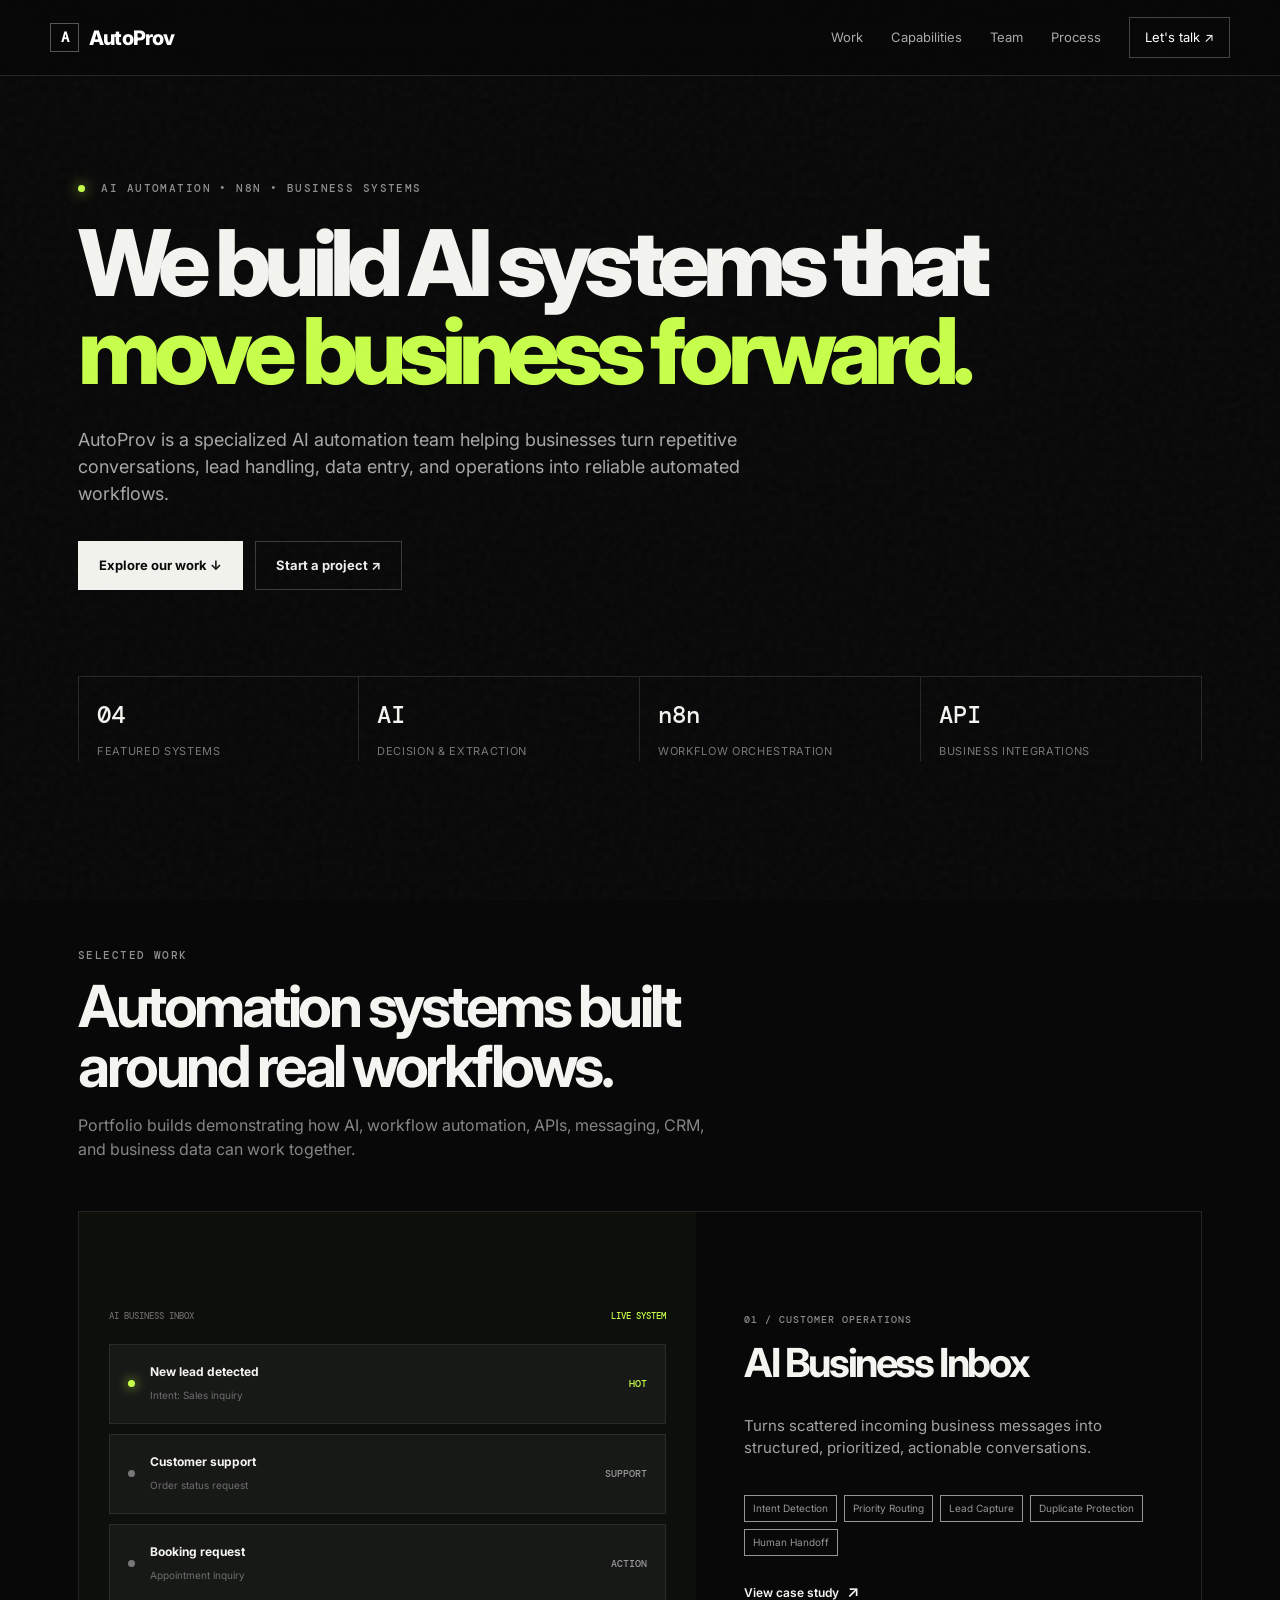
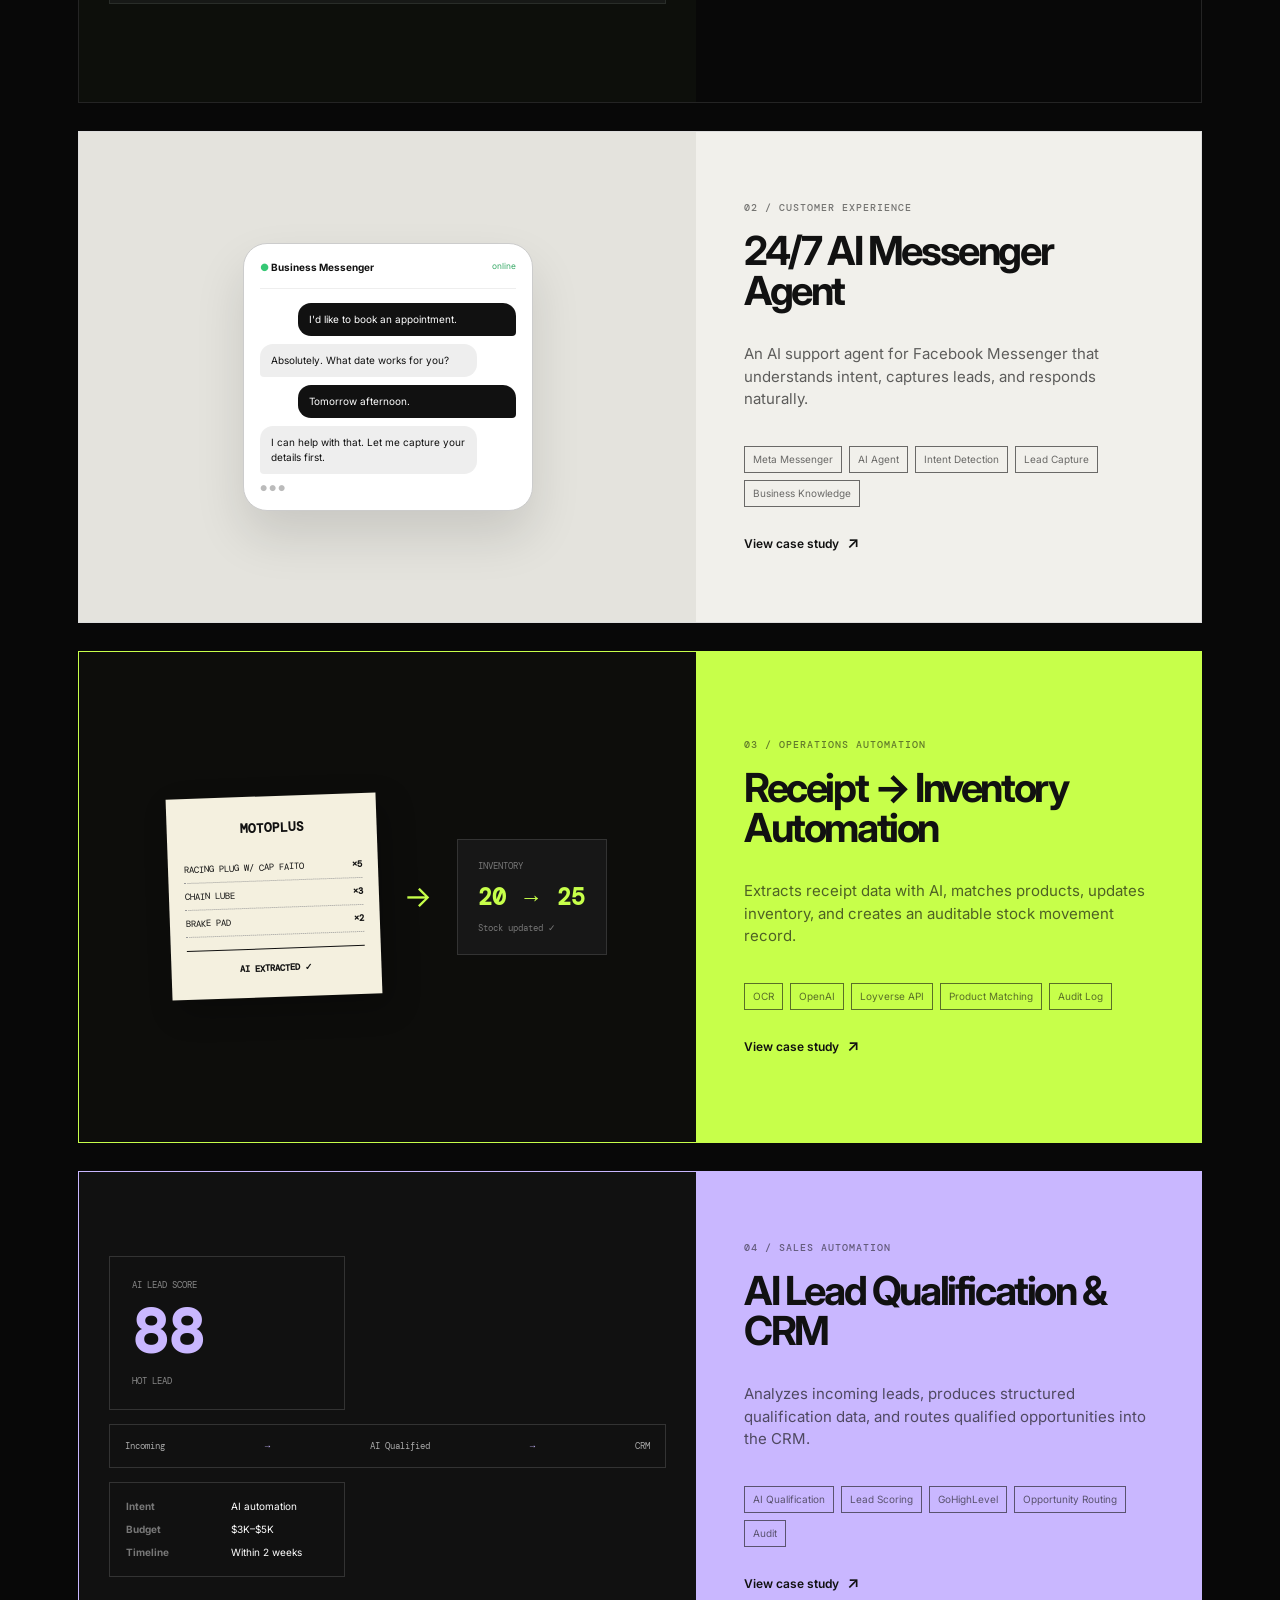
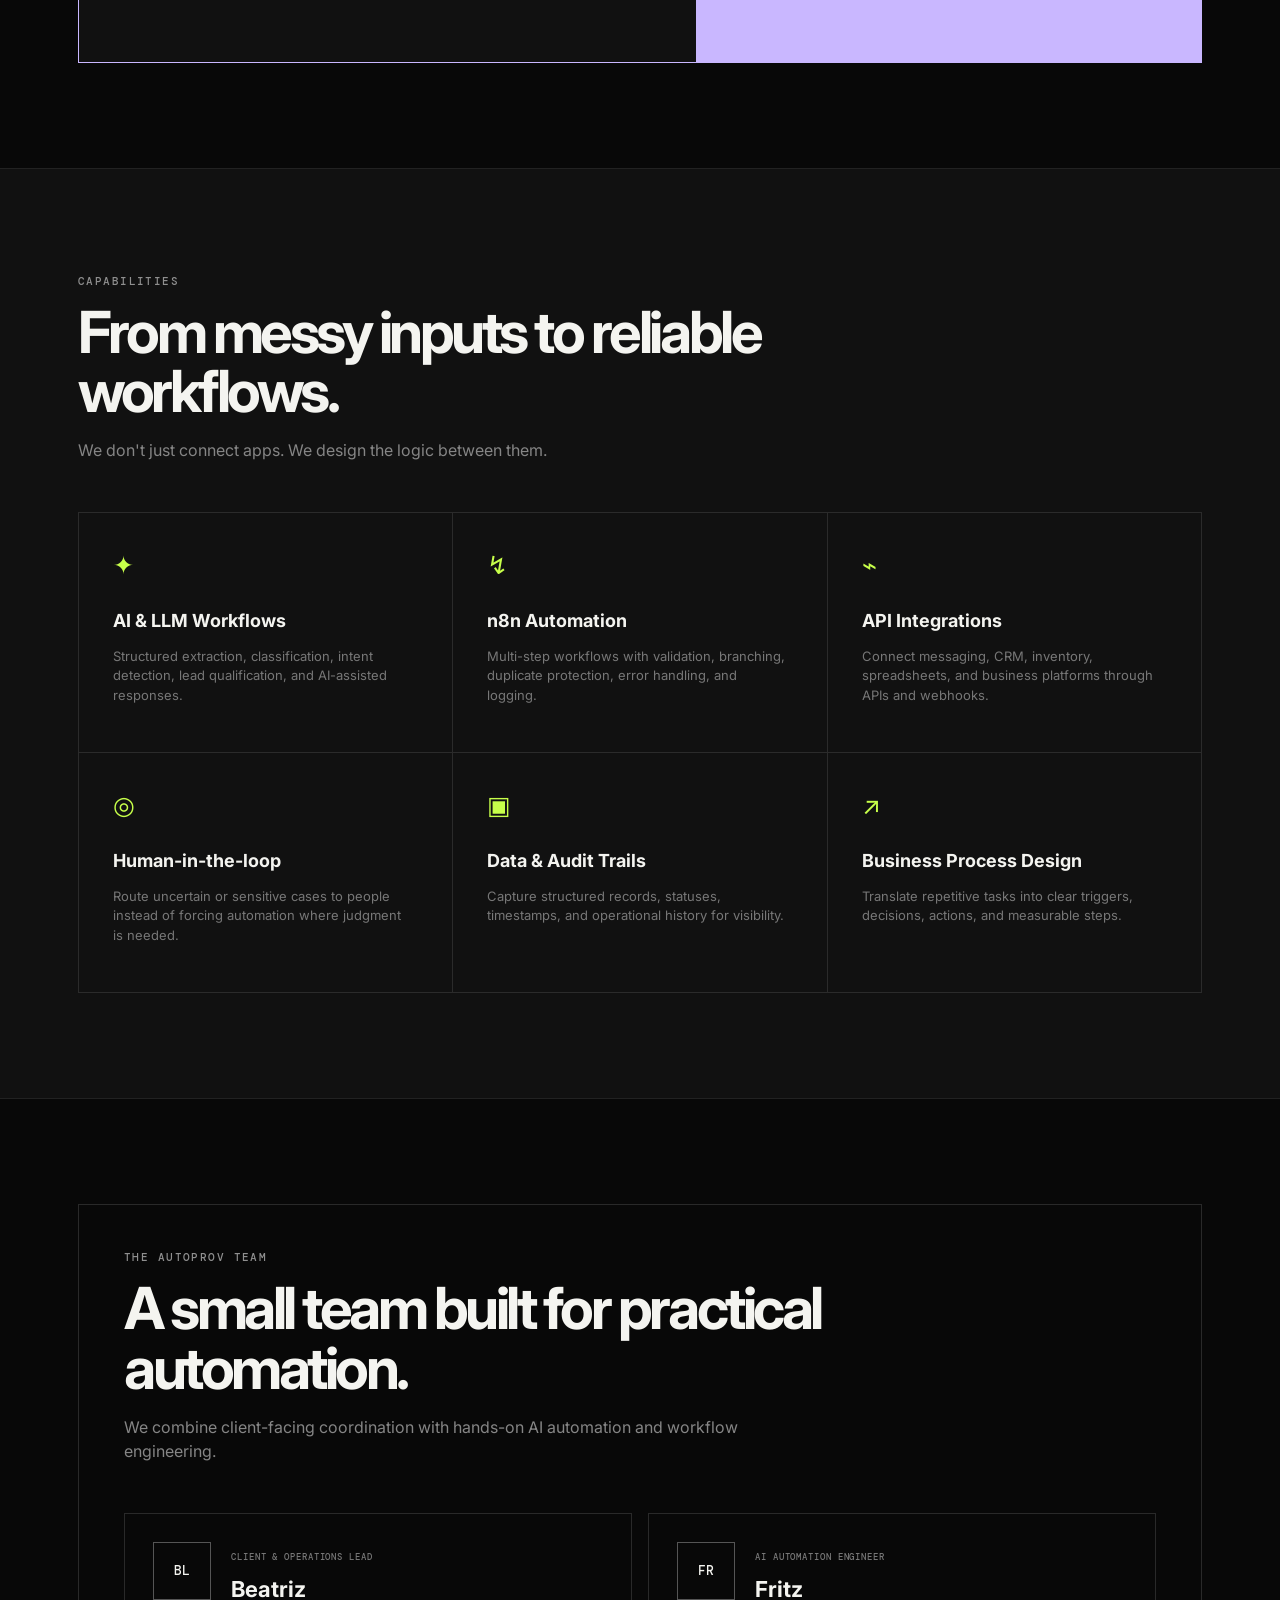
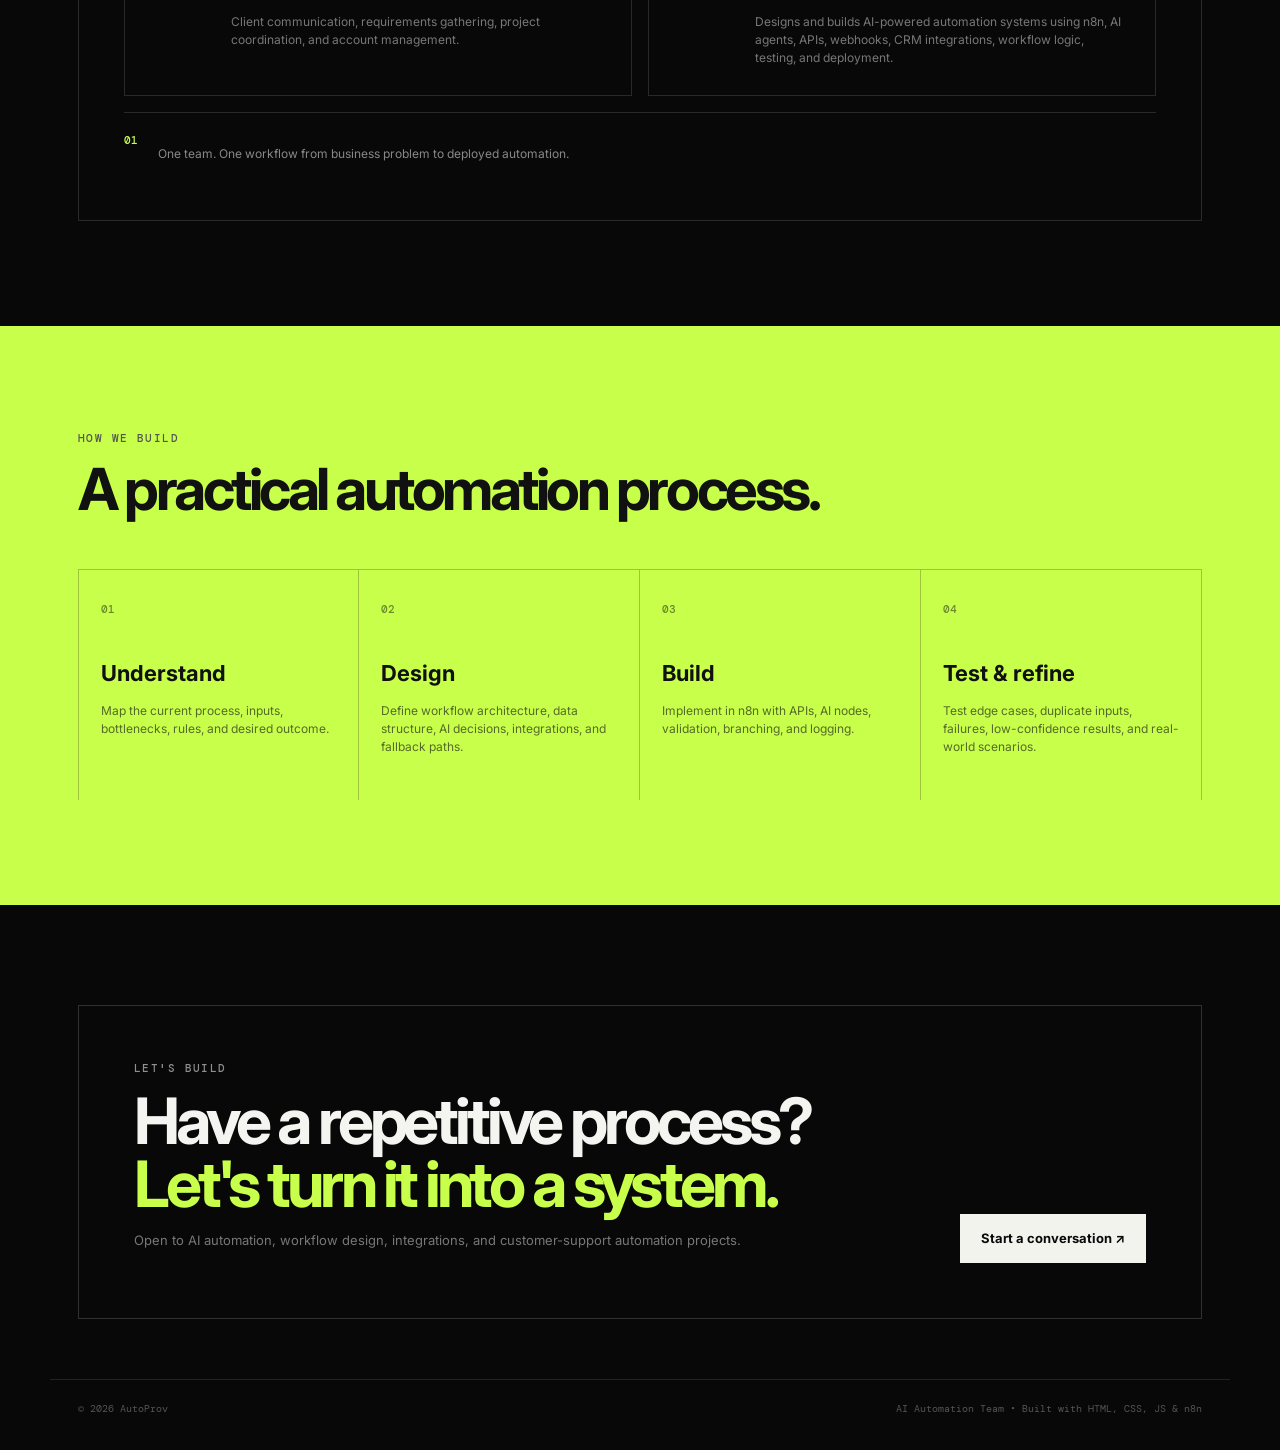
==== commit 49fbdf29: "Update index.html adding fritz" ====
--- a/index.html
+++ b/index.html
@@ -145,7 +145,14 @@
         </div>
         <div class="team-grid">
           <div class="person"><div class="avatar">BL</div><div><span class="role">CLIENT & OPERATIONS LEAD</span><h3>Beatriz</h3><p>Client communication, requirements gathering, project coordination, and account management.</p></div></div>
-          <div class="person"><div class="avatar">AI</div><div><span class="role">AI & AUTOMATION SPECIALIST</span><h3>Automation Engineering</h3><p>n8n architecture, AI agents, API integrations, workflow logic, testing, and deployment.</p></div></div>
+          <div class="person">
+  <div class="avatar">FR</div>
+  <div>
+    <span class="role">AI AUTOMATION ENGINEER</span>
+    <h3>Fritz</h3>
+    <p>Designs and builds AI-powered automation systems using n8n, AI agents, APIs, webhooks, CRM integrations, workflow logic, testing, and deployment.</p>
+  </div>
+</div>
         </div>
         <div class="team-note"><span>01</span><p>One team. One workflow from business problem to deployed automation.</p></div>
       </div>
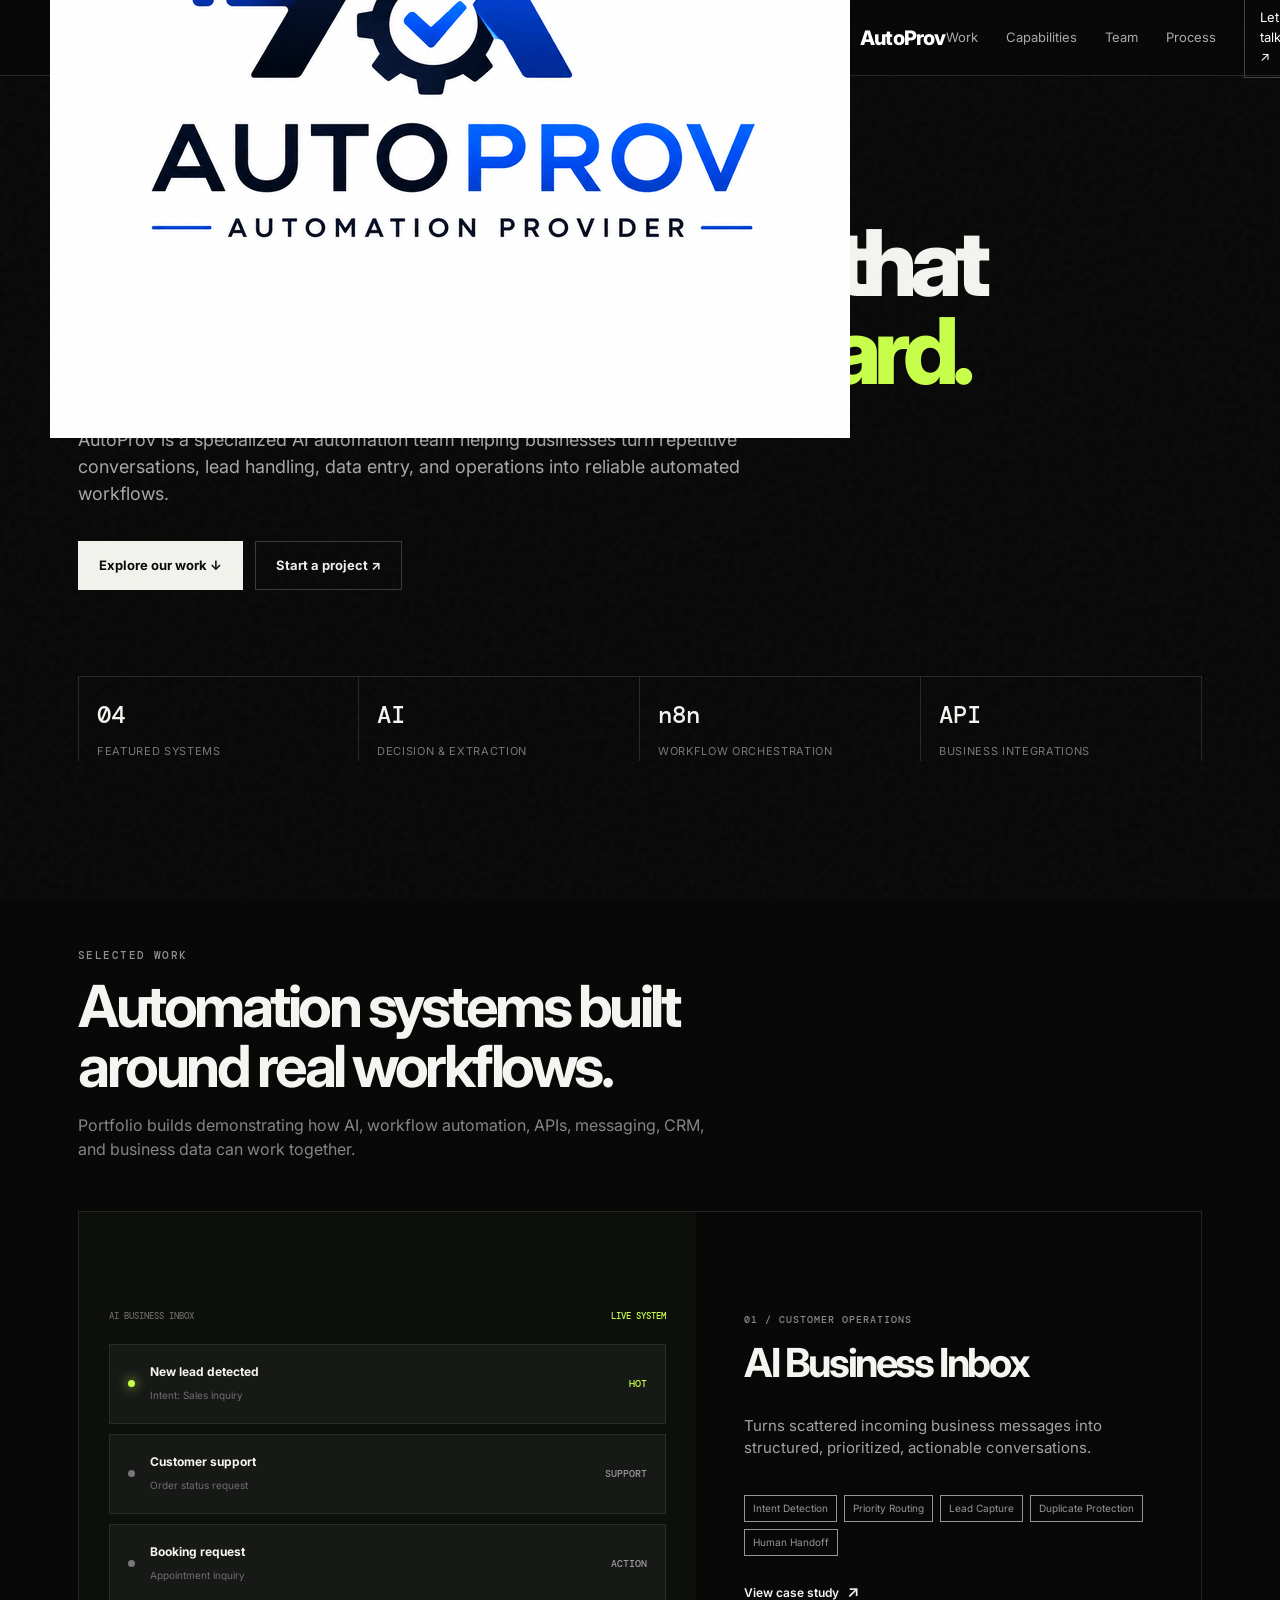
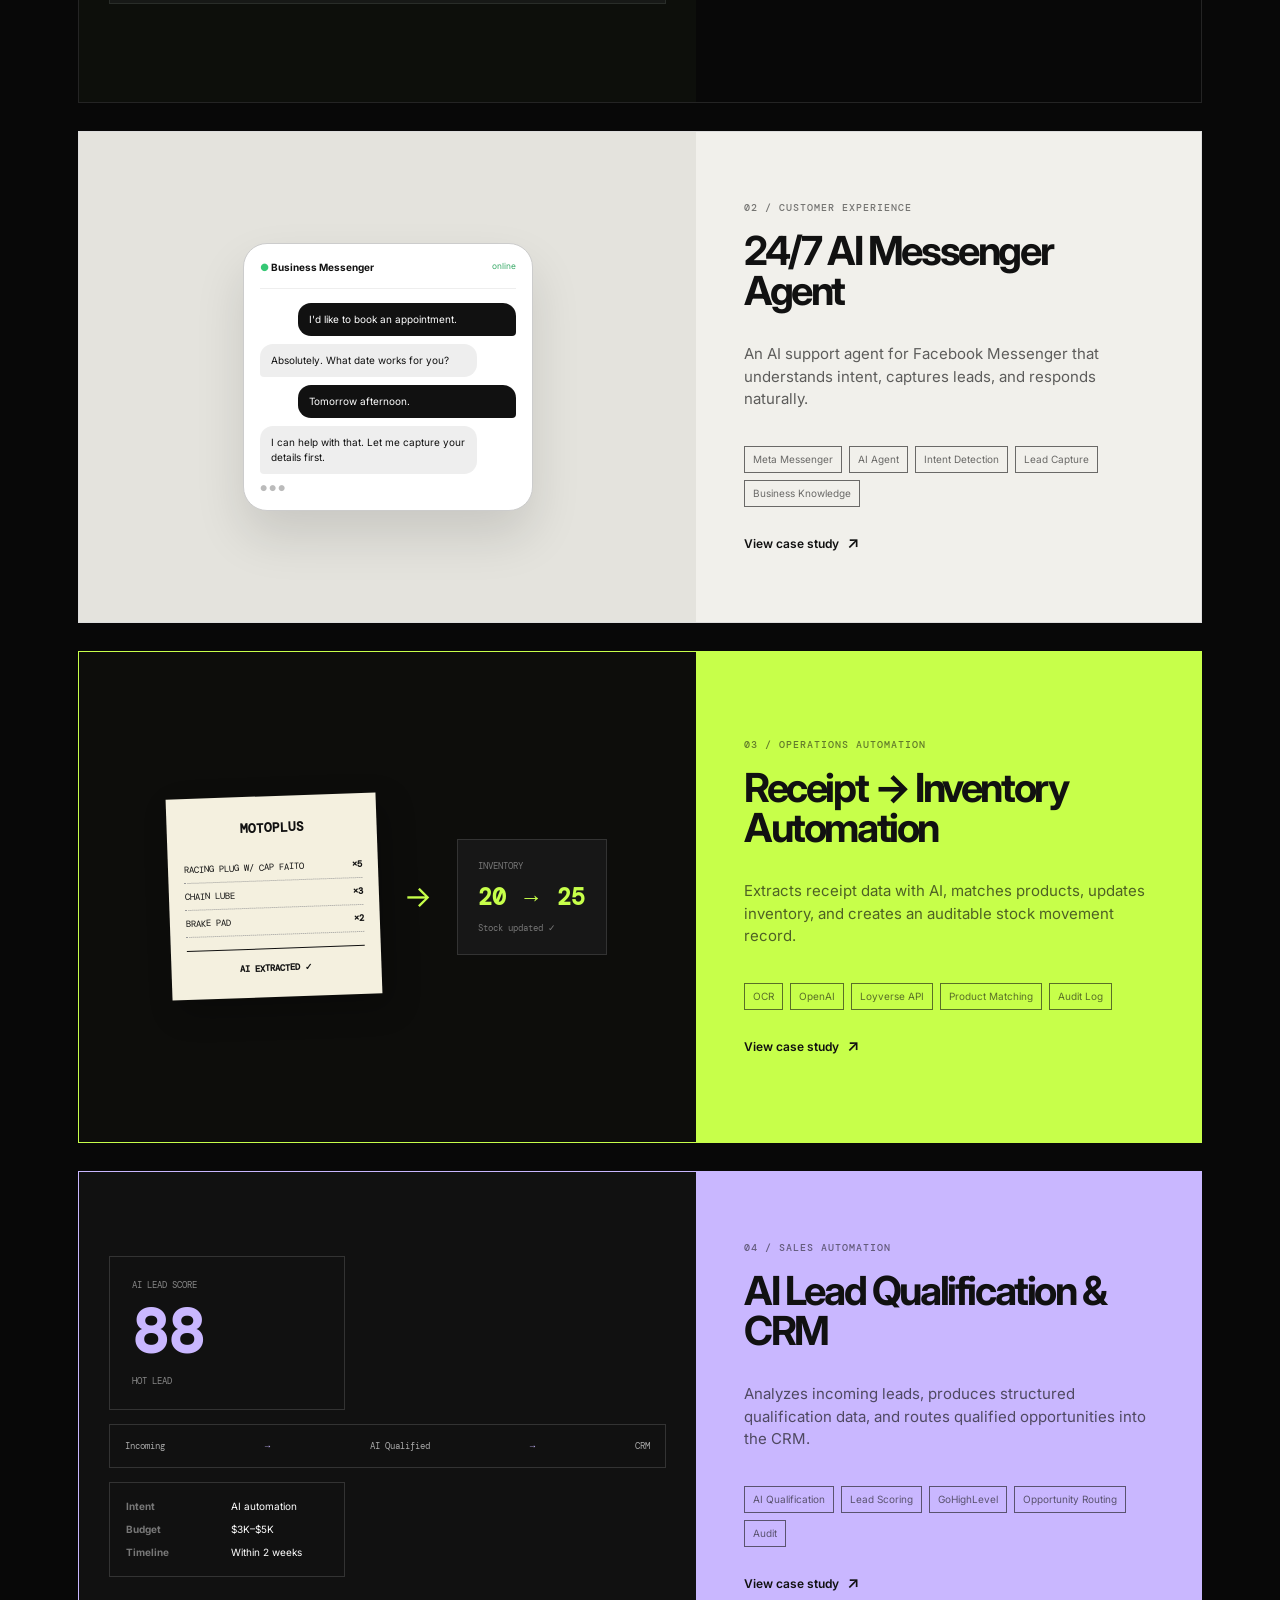
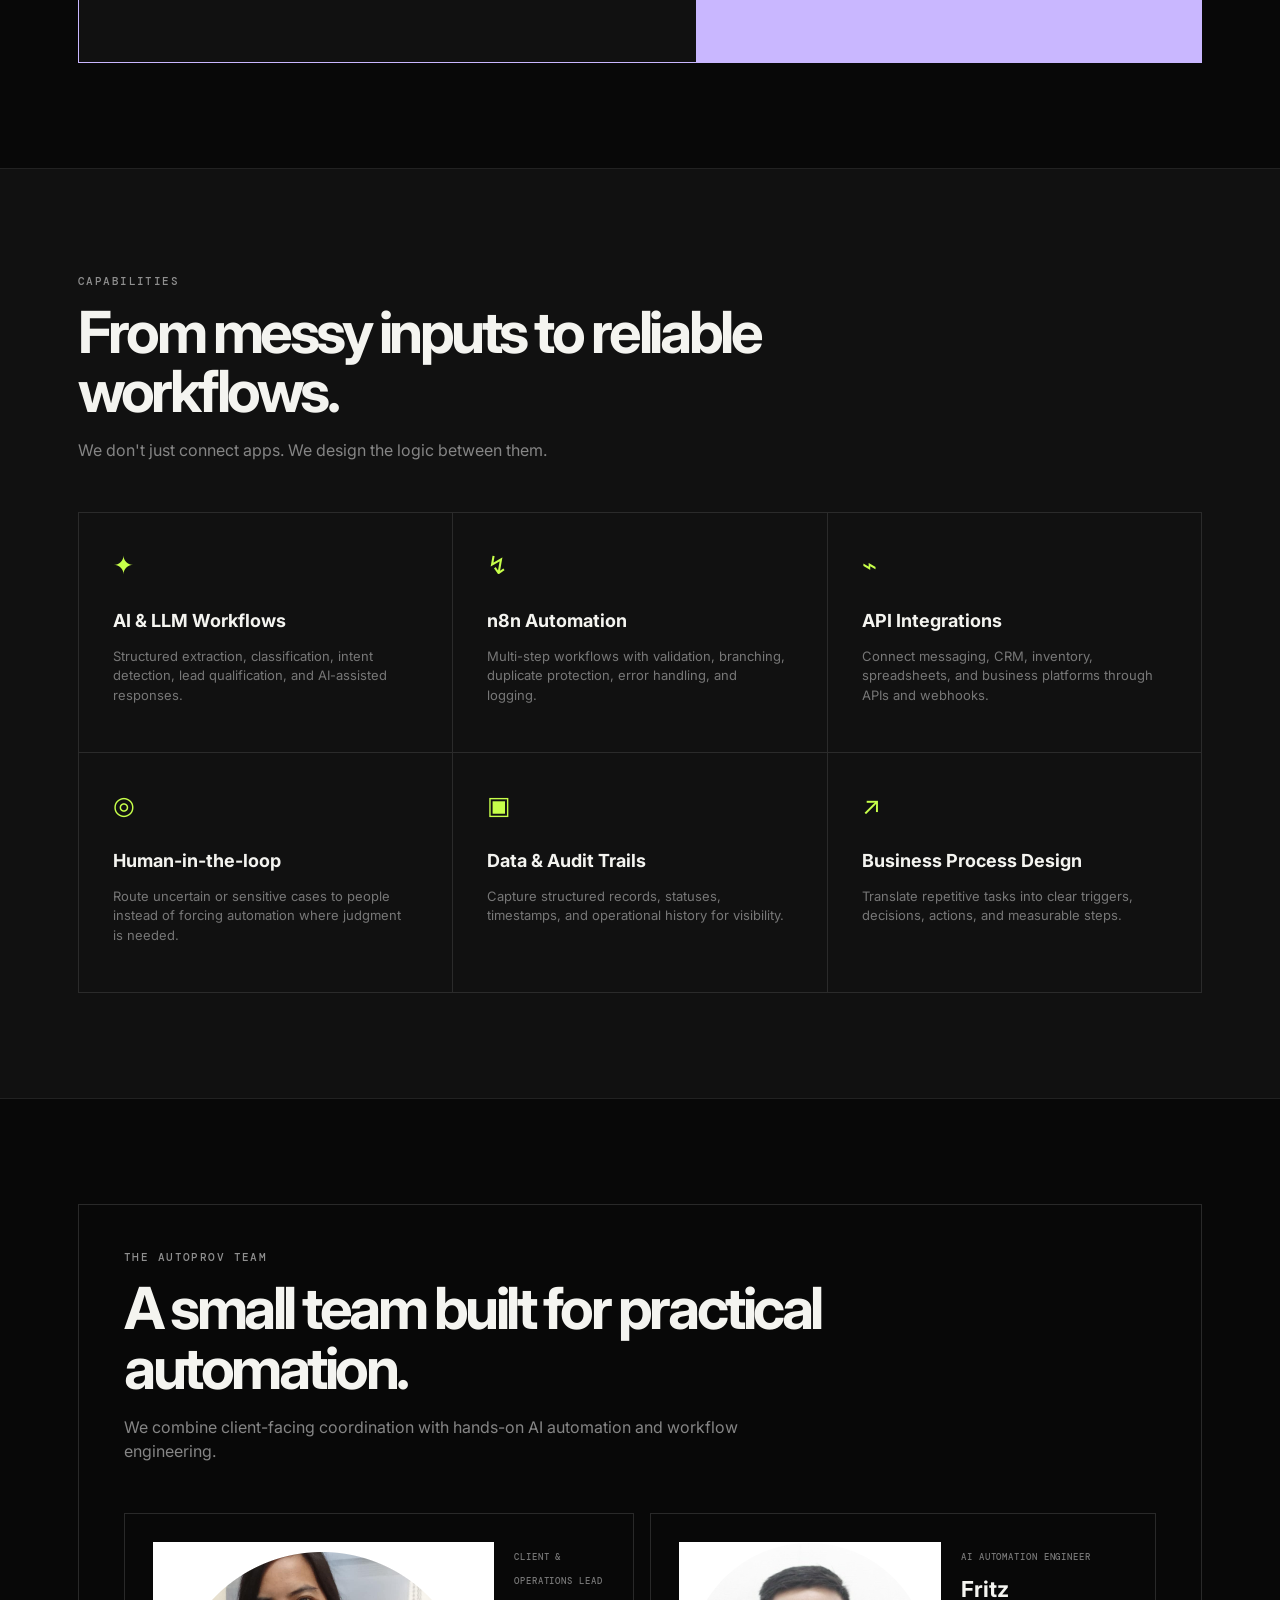
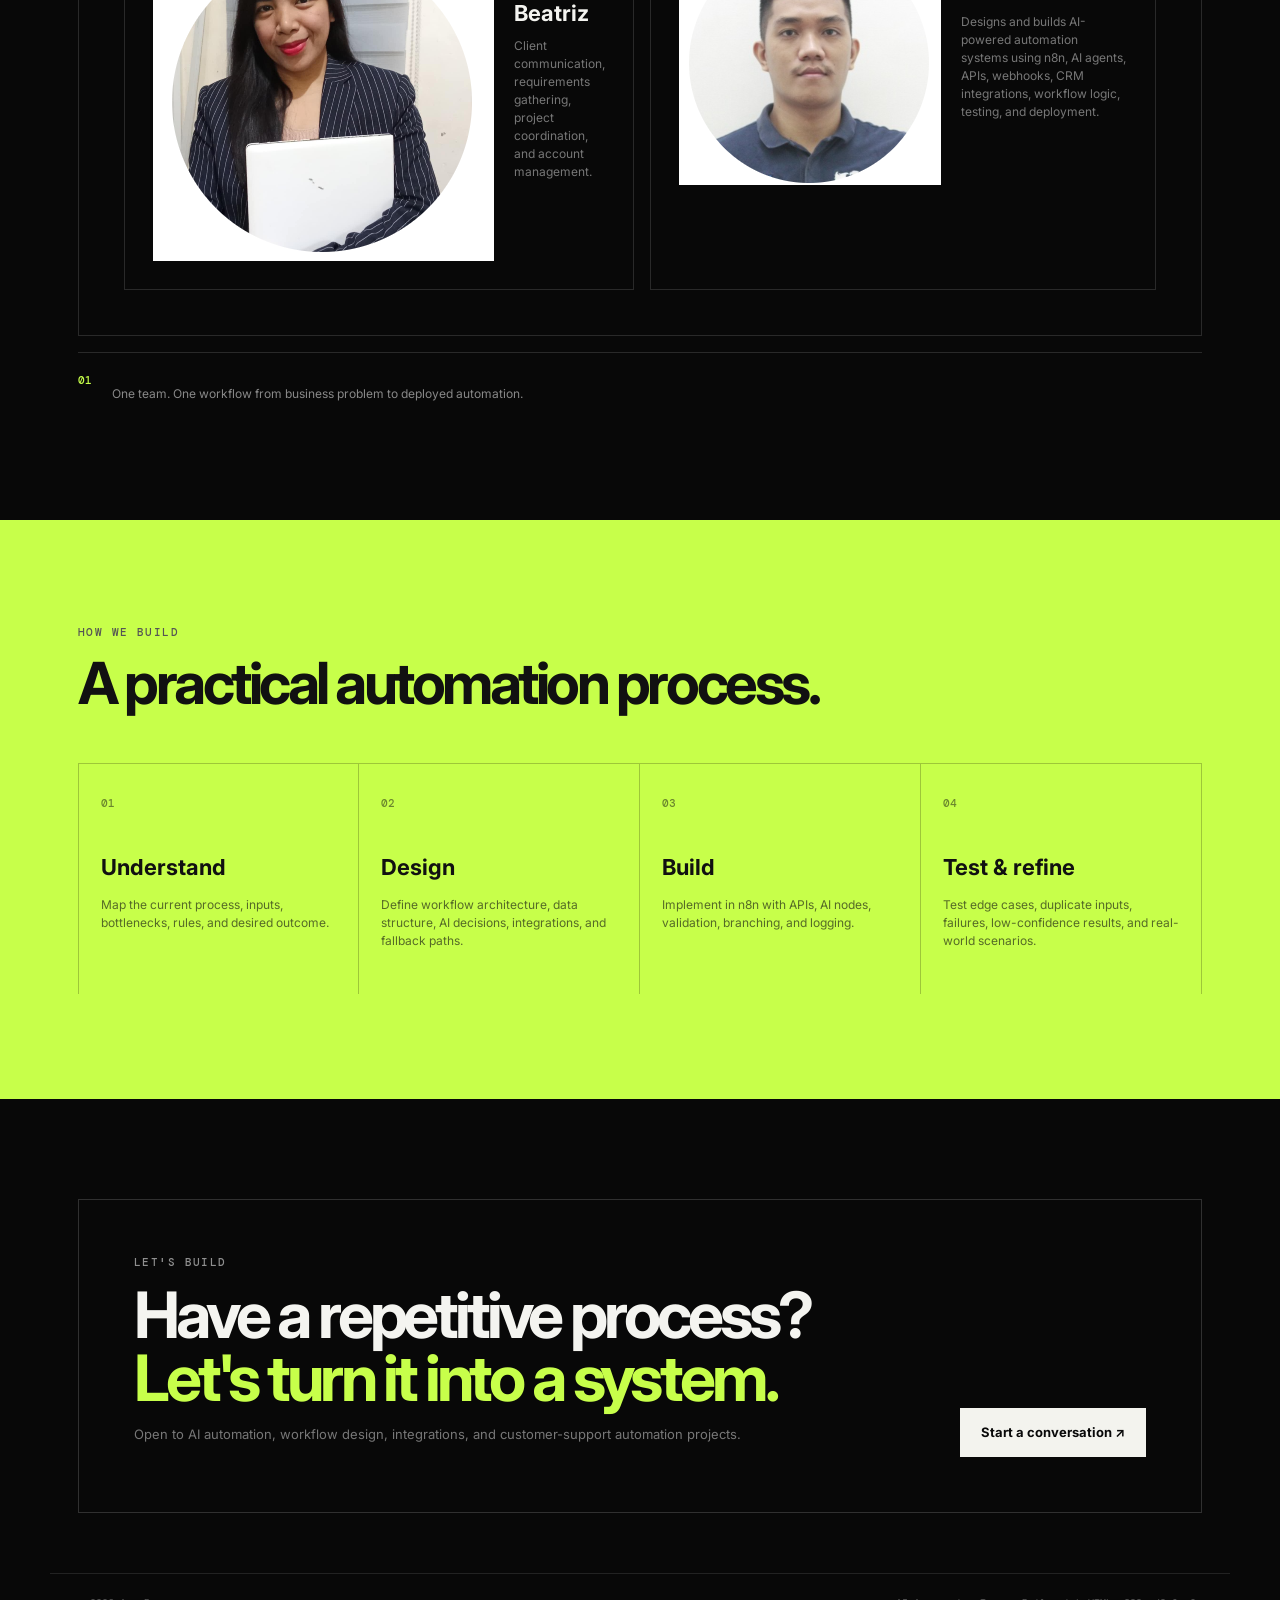
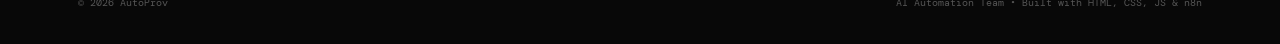
==== commit 4d26fe21: "Update index.html adding logo image of team" ====
--- a/index.html
+++ b/index.html
@@ -14,7 +14,7 @@
 <body>
   <div class="noise"></div>
   <header class="nav">
-    <a class="brand" href="#top"><span class="brand-mark">A</span><span>AutoProv</span></a>
+    <a class="brand" href="#top"><img src="autoprov-logo.png" alt="AutoProv logo"><span>AutoProv</span></a>
     <nav>
       <a href="#work">Work</a>
       <a href="#services">Capabilities</a>
@@ -144,13 +144,22 @@
           <p>We combine client-facing coordination with hands-on AI automation and workflow engineering.</p>
         </div>
         <div class="team-grid">
-          <div class="person"><div class="avatar">BL</div><div><span class="role">CLIENT & OPERATIONS LEAD</span><h3>Beatriz</h3><p>Client communication, requirements gathering, project coordination, and account management.</p></div></div>
-          <div class="person">
-  <div class="avatar">FR</div>
-  <div>
-    <span class="role">AI AUTOMATION ENGINEER</span>
-    <h3>Fritz</h3>
-    <p>Designs and builds AI-powered automation systems using n8n, AI agents, APIs, webhooks, CRM integrations, workflow logic, testing, and deployment.</p>
+  <div class="person">
+    <img class="person-photo" src="bea-profile.png" alt="Beatriz — Client and Operations Lead">
+    <div>
+      <span class="role">CLIENT & OPERATIONS LEAD</span>
+      <h3>Beatriz</h3>
+      <p>Client communication, requirements gathering, project coordination, and account management.</p>
+    </div>
+  </div>
+
+  <div class="person">
+    <img class="person-photo" src="fritz-profile.png" alt="Fritz — AI Automation Engineer">
+    <div>
+      <span class="role">AI AUTOMATION ENGINEER</span>
+      <h3>Fritz</h3>
+      <p>Designs and builds AI-powered automation systems using n8n, AI agents, APIs, webhooks, CRM integrations, workflow logic, testing, and deployment.</p>
+    </div>
   </div>
 </div>
         </div>
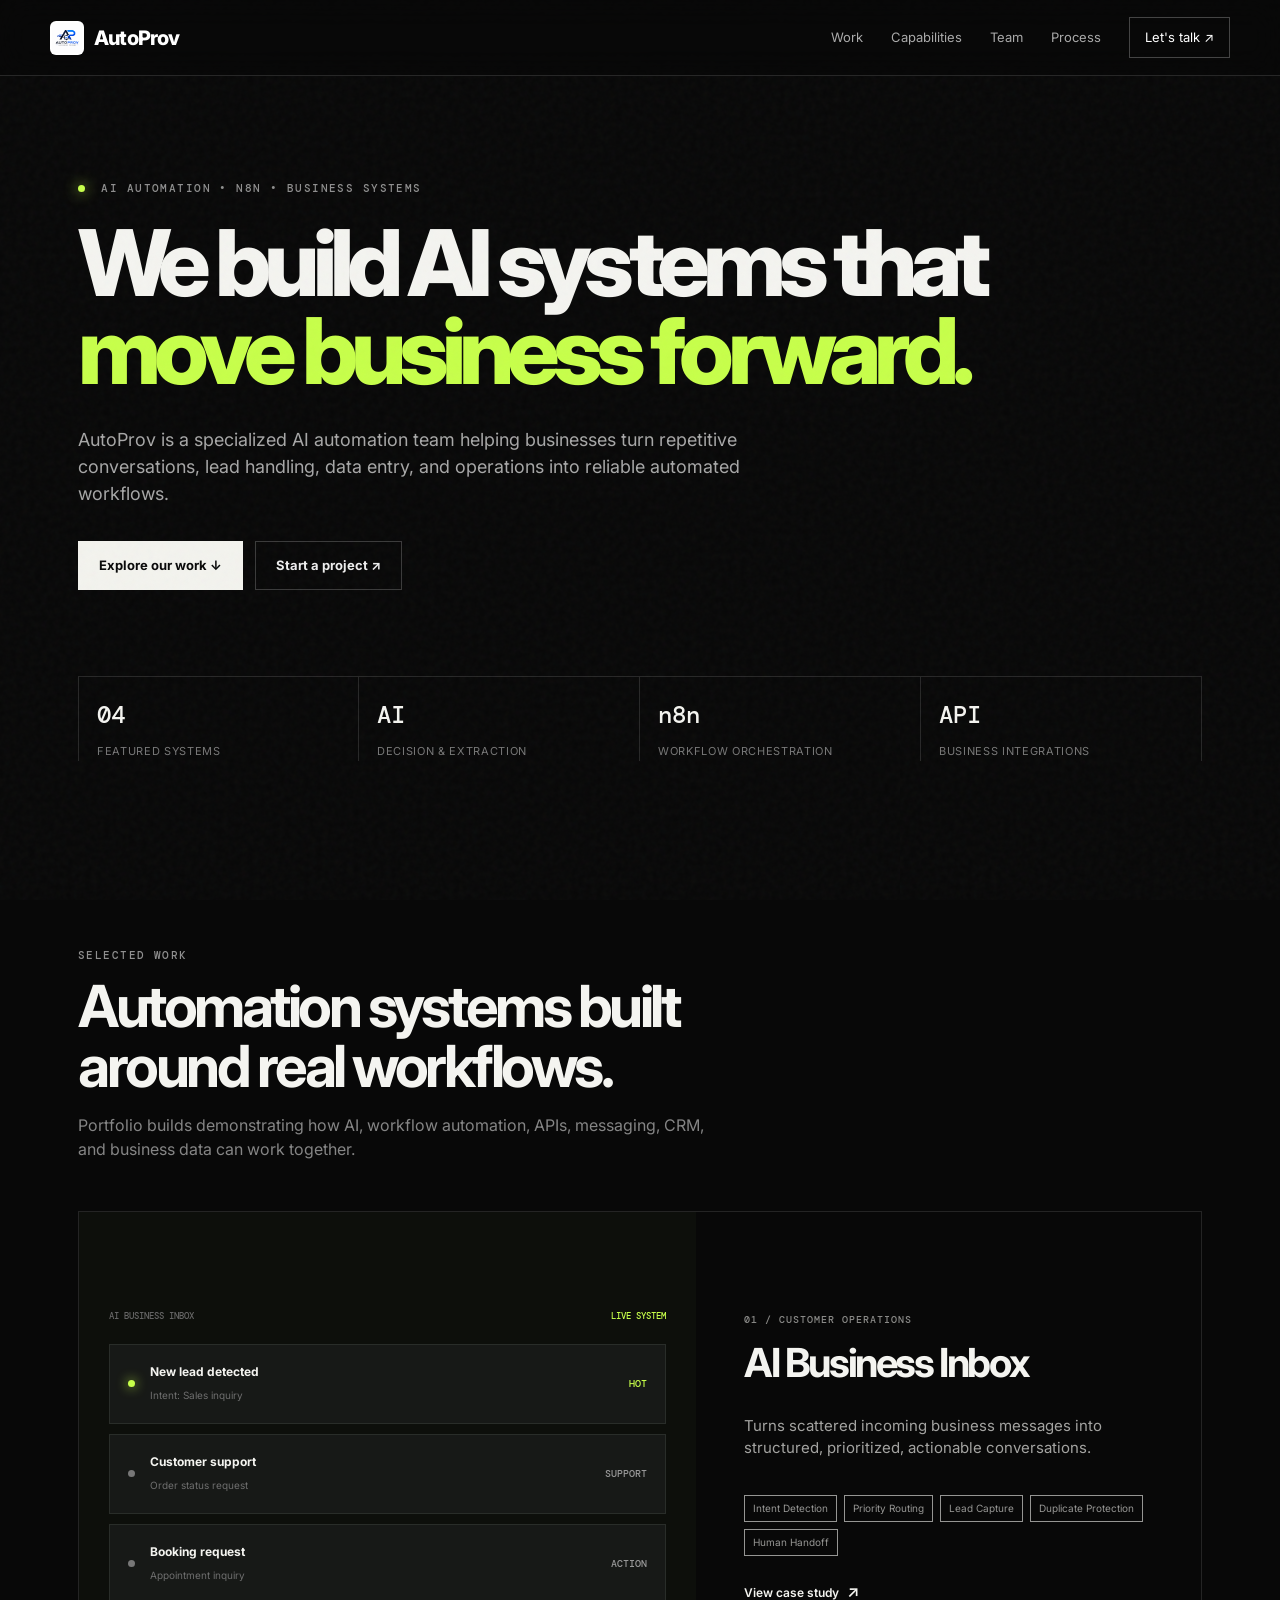
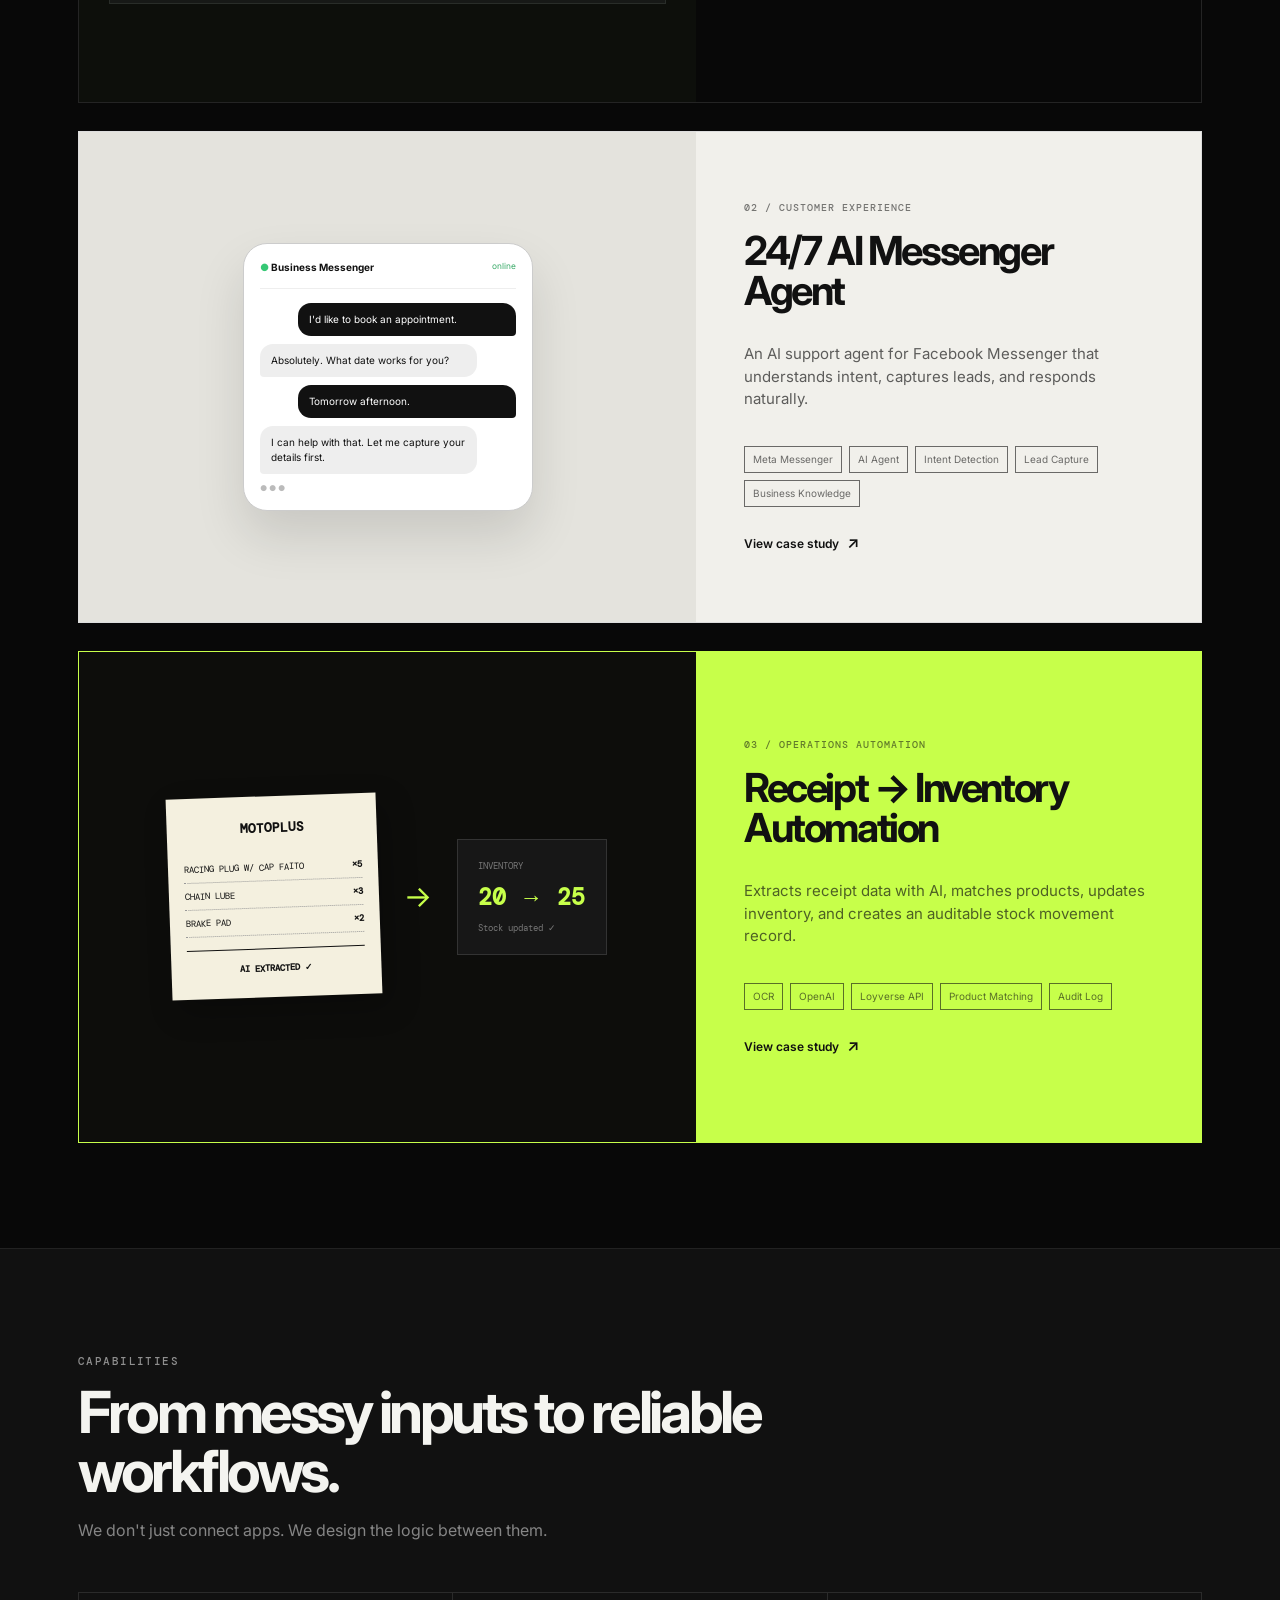
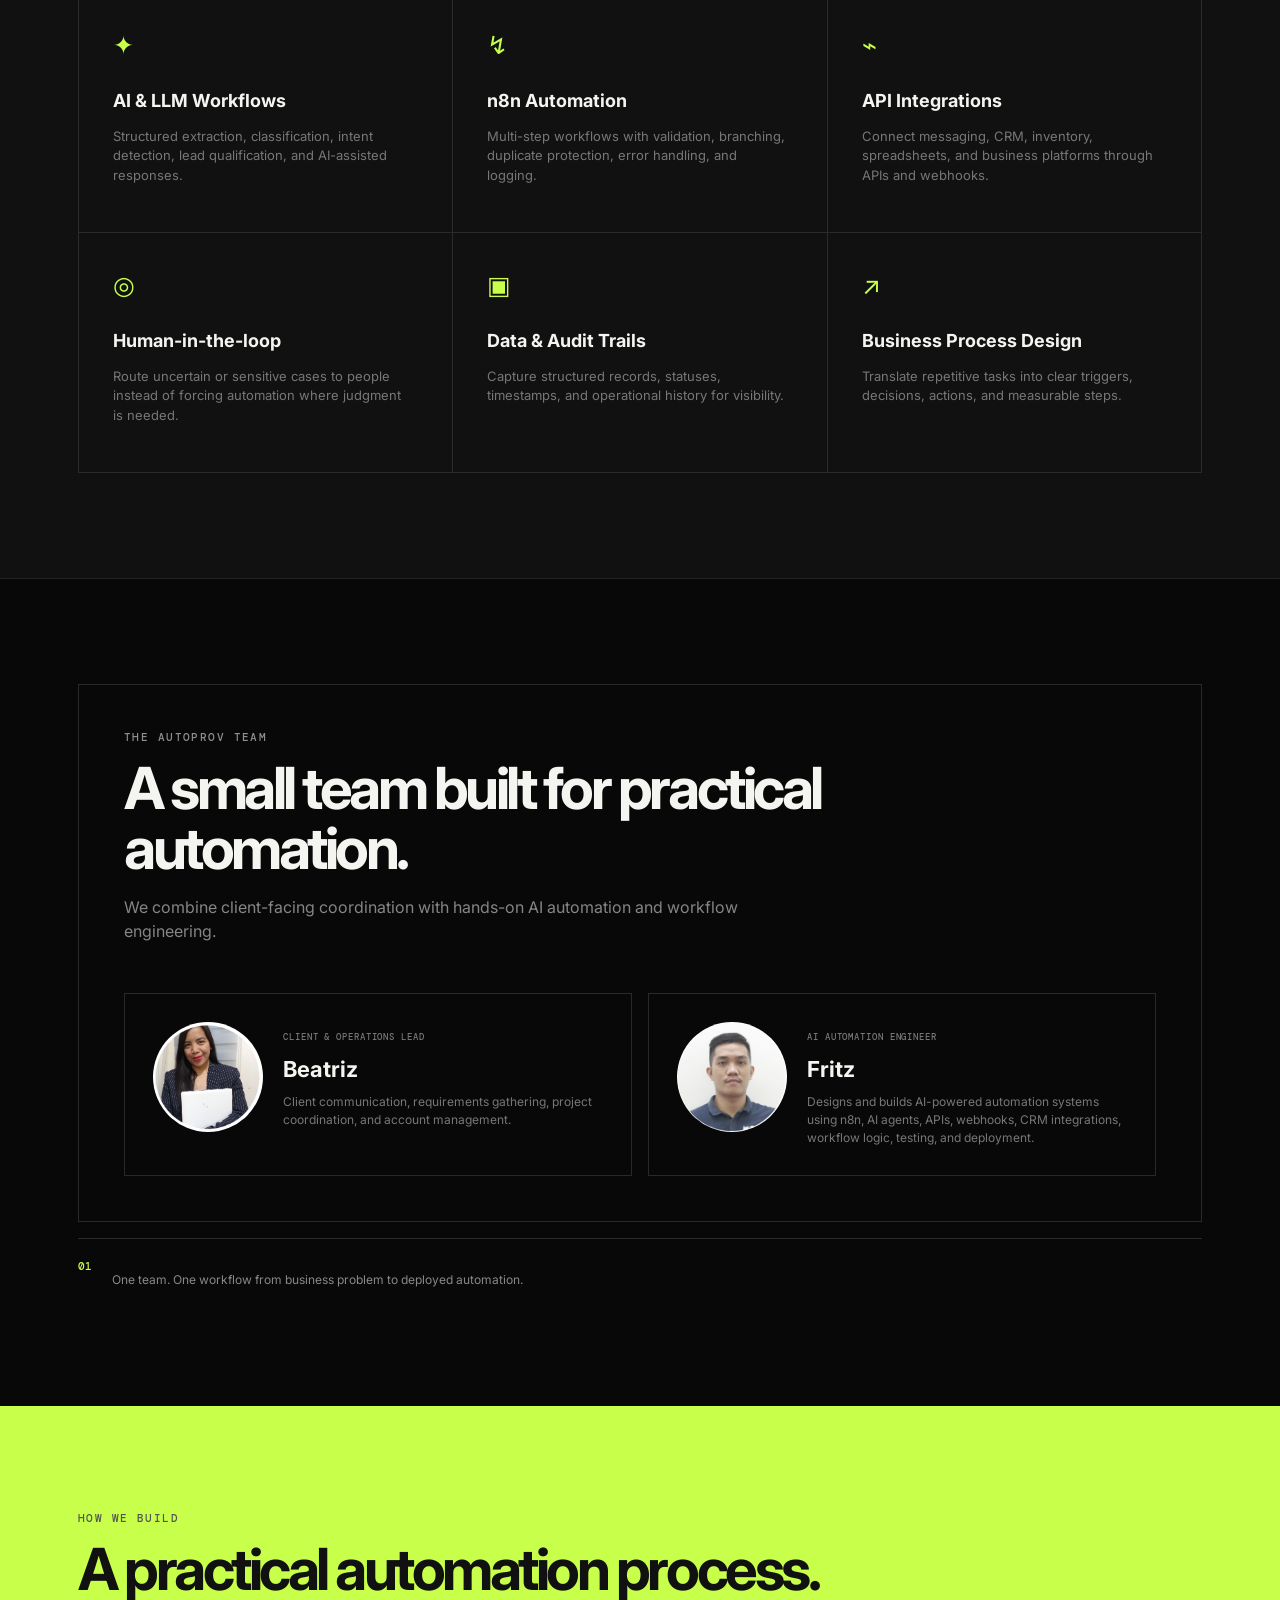
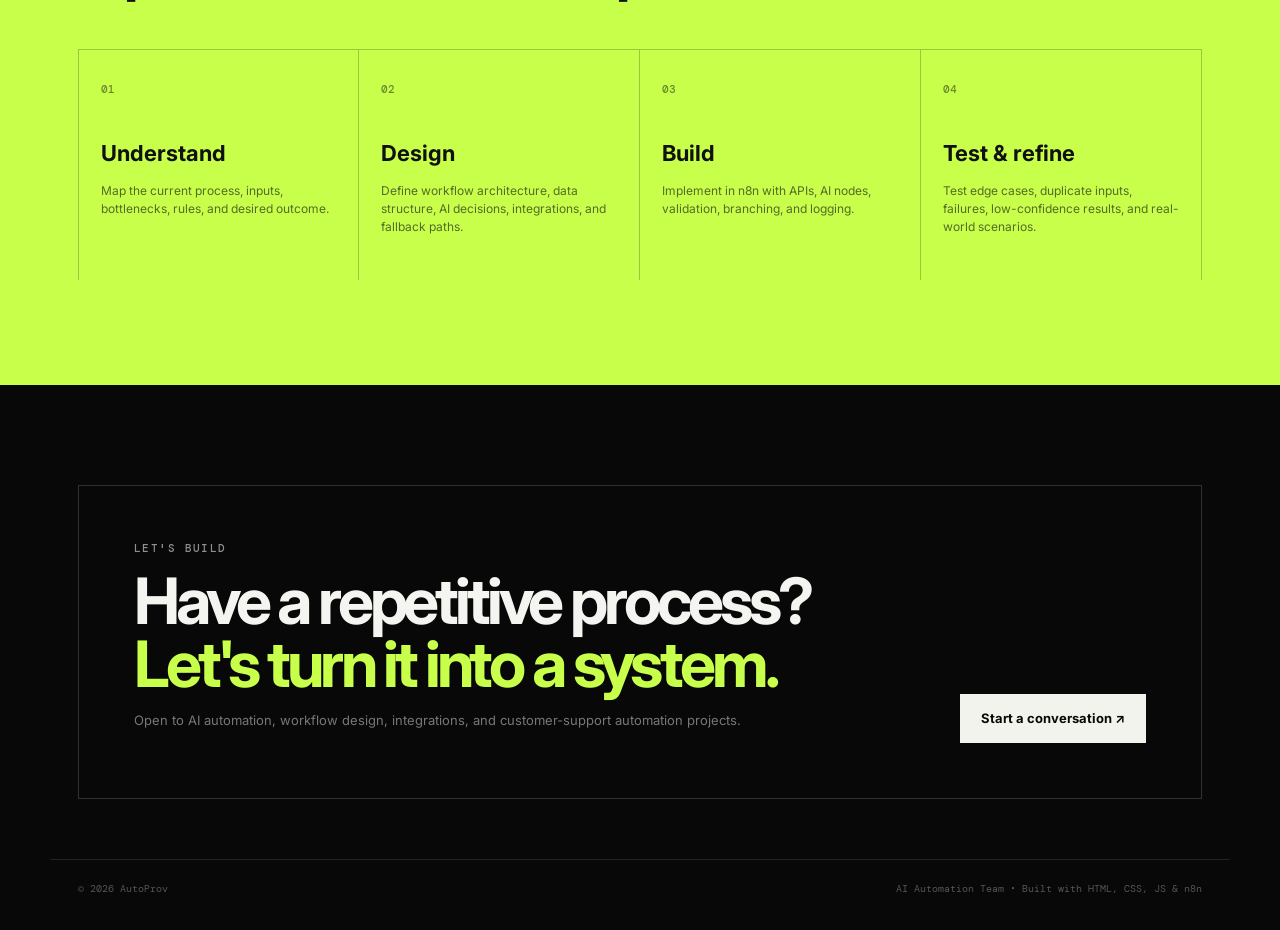
==== commit 05dfff7d: "Update index.html Remove unfinished AI Lead Qualification project" ====
--- a/index.html
+++ b/index.html
@@ -101,20 +101,7 @@
           </div>
         </article>
 
-        <article class="project project-purple">
-          <div class="project-visual lead-visual">
-            <div class="lead-score"><small>AI LEAD SCORE</small><strong>88</strong><span>HOT LEAD</span></div>
-            <div class="lead-pipeline"><span>Incoming</span><i>→</i><span>AI Qualified</span><i>→</i><span>CRM</span></div>
-            <div class="lead-data"><b>Intent</b><span>AI automation</span><b>Budget</b><span>$3K–$5K</span><b>Timeline</b><span>Within 2 weeks</span></div>
-          </div>
-          <div class="project-info">
-            <span class="tag">04 / SALES AUTOMATION</span>
-            <h3>AI Lead Qualification & CRM</h3>
-            <p>Analyzes incoming leads, produces structured qualification data, and routes qualified opportunities into the CRM.</p>
-            <div class="chips"><span>AI Qualification</span><span>Lead Scoring</span><span>GoHighLevel</span><span>Opportunity Routing</span><span>Audit</span></div>
-            <button class="case-btn" data-modal="crm">View case study <span>↗</span></button>
-          </div>
-        </article>
+        
       </div>
     </section>
 
--- a/style.css
+++ b/style.css
@@ -12,3 +12,50 @@
 
 @media(max-width:800px){.nav nav{display:none}.menu{display:block}.hero{padding-top:75px}.hero-grid{grid-template-columns:1fr 1fr}.hero-grid div{border-bottom:1px solid var(--line);padding-bottom:20px}.project{grid-template-columns:1fr}.project-visual{min-height:370px}.project-info{padding:38px 28px}.project-info h3{font-size:34px}.cap-grid{grid-template-columns:1fr}.team-grid{grid-template-columns:1fr}.team-wrap{padding:28px}.process-grid{grid-template-columns:1fr 1fr}.step:nth-child(3){border-left:1px solid #9dc738}.contact-card{padding:35px;display:block}.contact-card .btn{margin-top:25px}.footer{display:block}.footer span{display:block;margin:7px 0}.receipt-visual{gap:10px}.receipt{width:165px}.stock-card{width:130px}.lead-visual{grid-template-columns:1fr}.lead-data{grid-column:auto}}
 @media(max-width:500px){.container{padding-left:20px;padding-right:20px}h1{font-size:48px}.hero-copy{font-size:16px}.hero-actions{flex-direction:column}.hero-grid{margin-top:55px}.hero-grid strong{font-size:19px}.project-visual{padding:18px}.project-info{padding:30px 20px}.section{padding-top:75px;padding-bottom:75px}.process-grid{grid-template-columns:1fr}.step{border-left:1px solid #9dc738}.contact-card h2{font-size:39px}.receipt-visual{flex-direction:column}.flow-arrow{transform:rotate(90deg)}}
+/* AutoProv Team Branding */
+header.nav .brand img {
+  width: 34px !important;
+  height: 34px !important;
+  max-width: 34px !important;
+  max-height: 34px !important;
+  object-fit: contain !important;
+  display: block !important;
+  flex: 0 0 34px !important;
+  padding: 2px !important;
+  background: #fff !important;
+  border-radius: 6px !important;
+}
+
+.team-grid .person > .person-photo {
+  width: 110px !important;
+  height: 110px !important;
+  max-width: 110px !important;
+  max-height: 110px !important;
+  min-width: 110px !important;
+  min-height: 110px !important;
+  object-fit: cover !important;
+  display: block !important;
+  border-radius: 50% !important;
+  padding: 0 !important;
+  margin: 0 !important;
+  flex: 0 0 110px !important;
+}
+
+.team-grid .person {
+  display: flex !important;
+  align-items: flex-start !important;
+  gap: 20px !important;
+}
+
+@media (max-width: 700px) {
+  .team-grid .person > .person-photo {
+    width: 85px !important;
+    height: 85px !important;
+    max-width: 85px !important;
+    max-height: 85px !important;
+    min-width: 85px !important;
+    min-height: 85px !important;
+    flex: 0 0 85px !important;
+  }
+}
+}
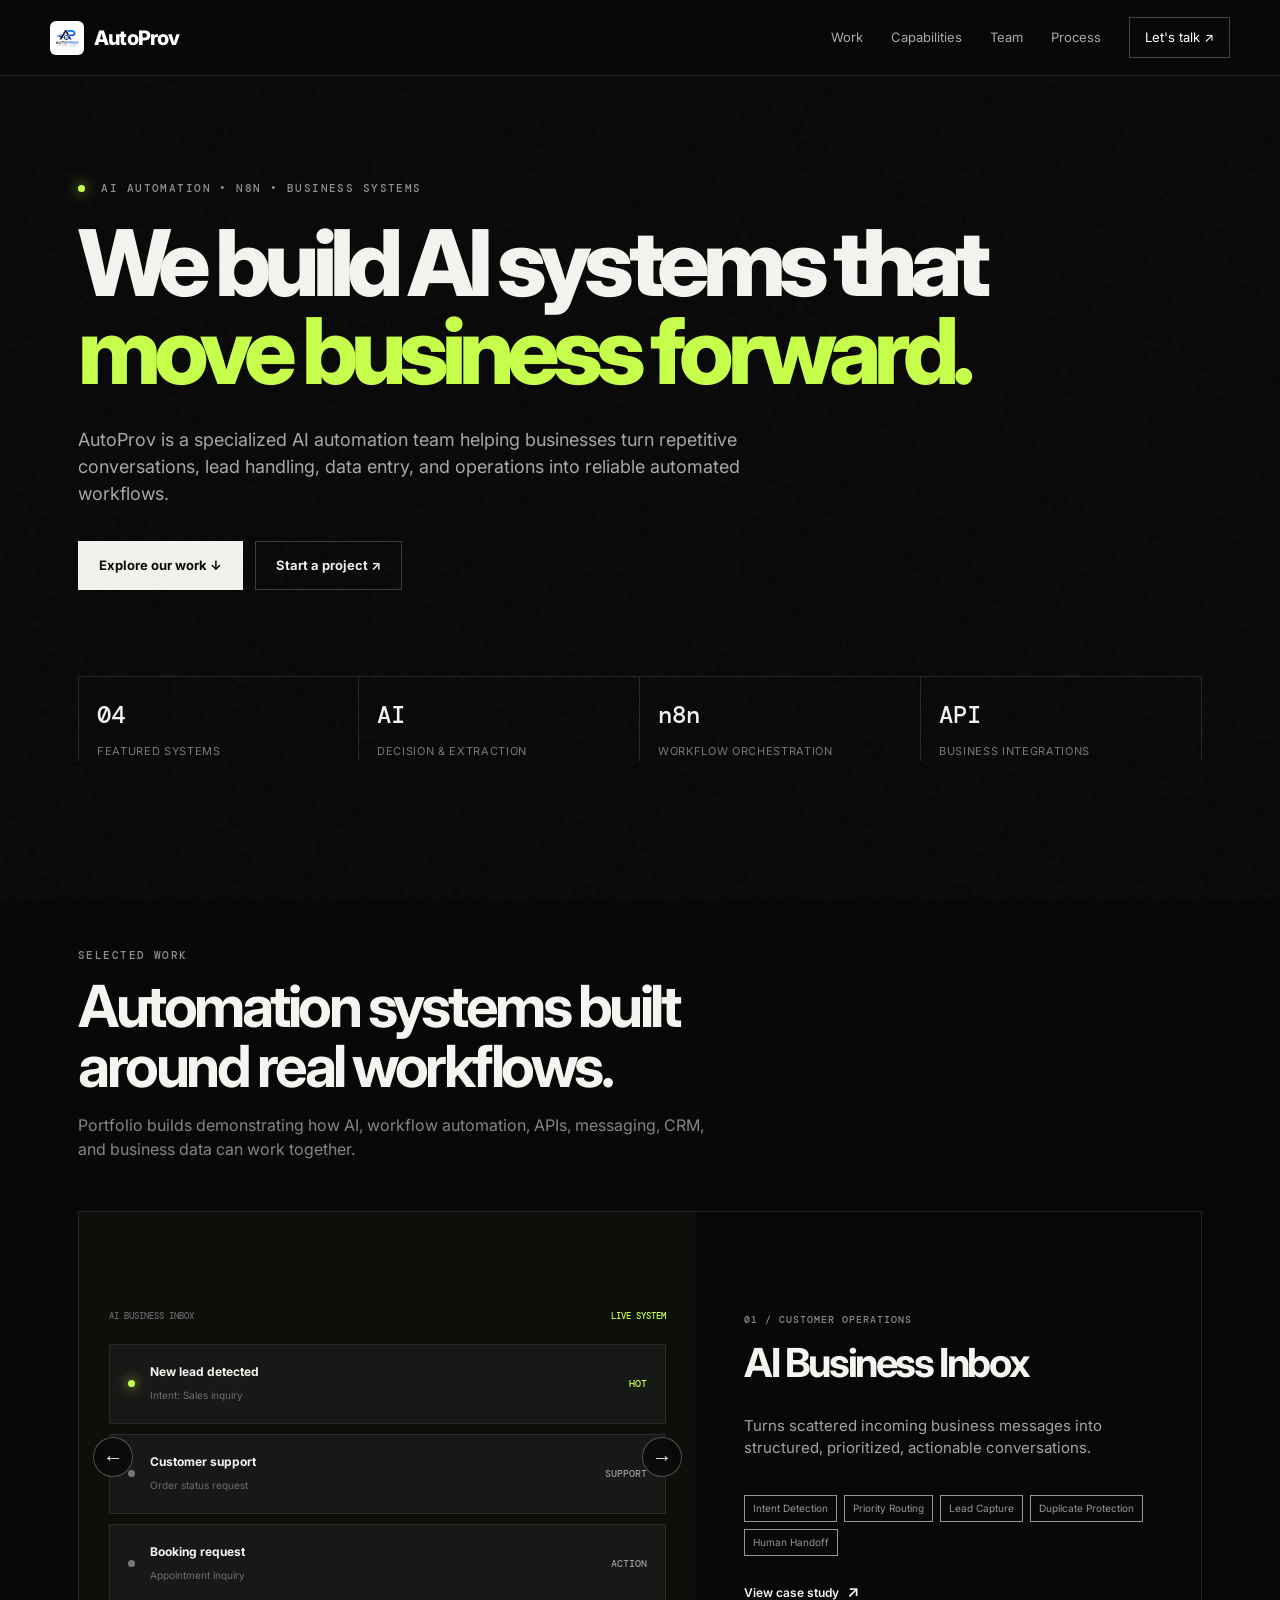
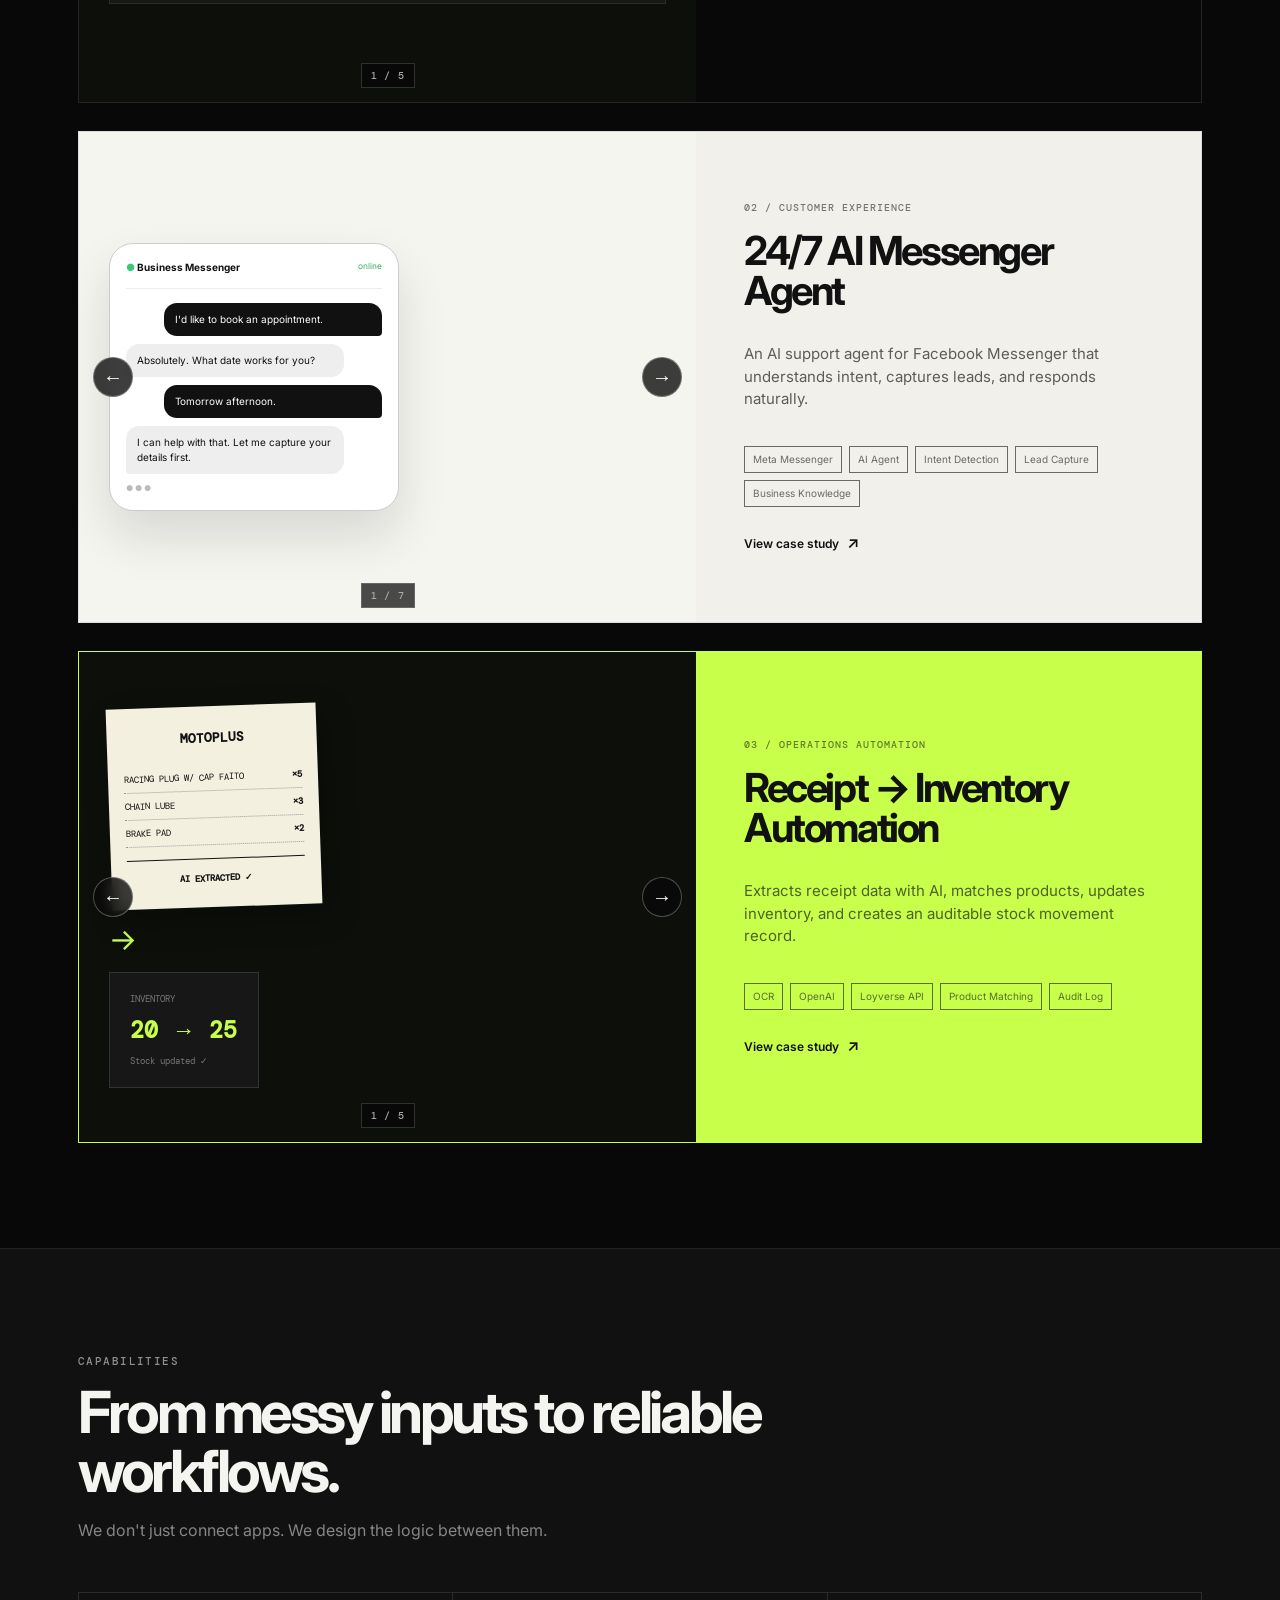
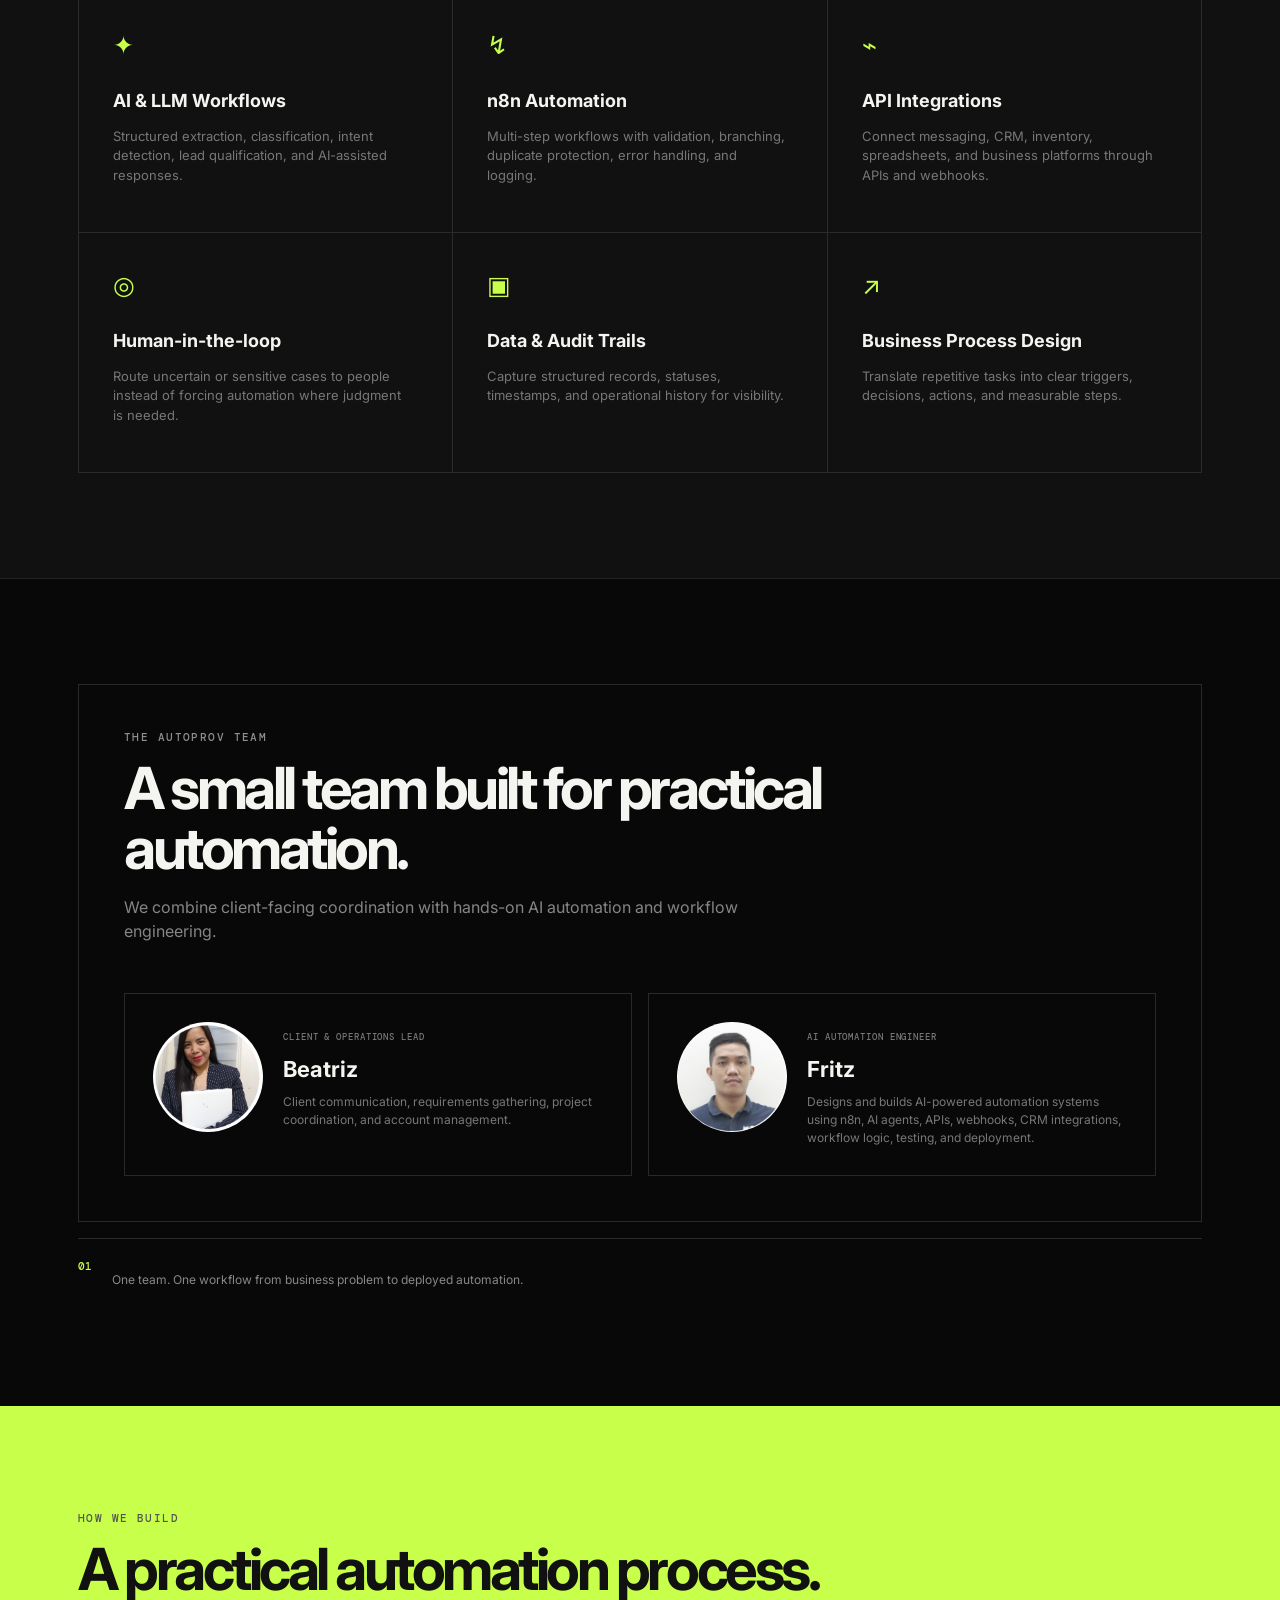
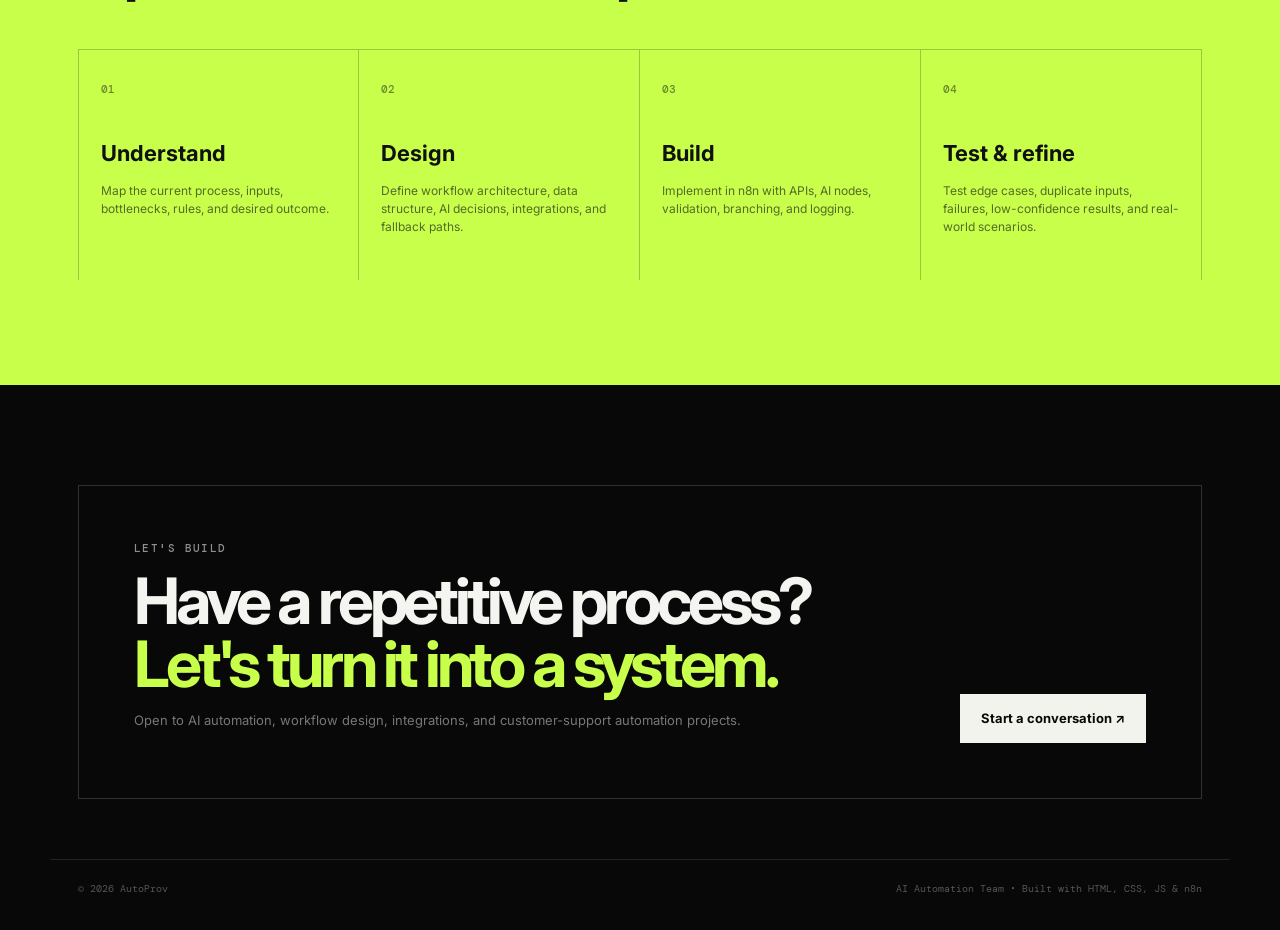
==== commit e6c93508: "Add files via upload Final V4 — add real project evidence carousels" ====
--- a/index.html
+++ b/index.html
@@ -51,11 +51,35 @@
 
       <div class="work-list">
         <article class="project project-dark">
-          <div class="project-visual inbox-visual">
-            <div class="visual-top"><span>AI BUSINESS INBOX</span><span class="status">LIVE SYSTEM</span></div>
-            <div class="inbox-card hot"><span class="dot"></span><div><b>New lead detected</b><small>Intent: Sales inquiry</small></div><strong>HOT</strong></div>
-            <div class="inbox-card"><span class="dot"></span><div><b>Customer support</b><small>Order status request</small></div><strong>SUPPORT</strong></div>
-            <div class="inbox-card"><span class="dot"></span><div><b>Booking request</b><small>Appointment inquiry</small></div><strong>ACTION</strong></div>
+          <div class="project-visual inbox-visual portfolio-carousel" data-carousel>
+            <div class="carousel-viewport">
+              <div class="carousel-slide is-active">
+                <div class="visual-top"><span>AI BUSINESS INBOX</span><span class="status">LIVE SYSTEM</span></div>
+                <div class="inbox-card hot"><span class="dot"></span><div><b>New lead detected</b><small>Intent: Sales inquiry</small></div><strong>HOT</strong></div>
+                <div class="inbox-card"><span class="dot"></span><div><b>Customer support</b><small>Order status request</small></div><strong>SUPPORT</strong></div>
+                <div class="inbox-card"><span class="dot"></span><div><b>Booking request</b><small>Appointment inquiry</small></div><strong>ACTION</strong></div>
+              </div>
+
+              <div class="carousel-slide">
+                <img src="ai-business-inbox-workflow.png" alt="Actual AI Business Inbox n8n workflow overview" loading="lazy">
+              </div>
+
+              <div class="carousel-slide">
+                <img src="ai-business-inbox-duplicate-protection.png" alt="Actual Duplicate Message Check configuration in n8n" loading="lazy">
+              </div>
+
+              <div class="carousel-slide">
+                <img src="ai-business-inbox-ai-agent.png" alt="Actual AutoProv AI Support Agent and Lead Capture workflow" loading="lazy">
+              </div>
+
+              <div class="carousel-slide">
+                <img src="ai-business-inbox-messenger-result.png" alt="Actual Messenger customer support response" loading="lazy">
+              </div>
+            </div>
+
+            <button class="carousel-arrow carousel-prev" type="button" aria-label="Previous project image">←</button>
+            <button class="carousel-arrow carousel-next" type="button" aria-label="Next project image">→</button>
+            <div class="carousel-counter" aria-live="polite">1 / 5</div>
           </div>
           <div class="project-info">
             <span class="tag">01 / CUSTOMER OPERATIONS</span>
@@ -67,15 +91,29 @@
         </article>
 
         <article class="project project-light">
-          <div class="project-visual messenger-visual">
-            <div class="phone">
-              <div class="phone-head"><span>●</span> Business Messenger <small>online</small></div>
-              <div class="bubble user">I'd like to book an appointment.</div>
-              <div class="bubble ai">Absolutely. What date works for you?</div>
-              <div class="bubble user">Tomorrow afternoon.</div>
-              <div class="bubble ai">I can help with that. Let me capture your details first.</div>
-              <div class="typing">● ● ●</div>
+          <div class="project-visual messenger-visual portfolio-carousel" data-carousel>
+            <div class="carousel-viewport">
+              <div class="carousel-slide is-active">
+                <div class="phone">
+                  <div class="phone-head"><span>●</span> Business Messenger <small>online</small></div>
+                  <div class="bubble user">I'd like to book an appointment.</div>
+                  <div class="bubble ai">Absolutely. What date works for you?</div>
+                  <div class="bubble user">Tomorrow afternoon.</div>
+                  <div class="bubble ai">I can help with that. Let me capture your details first.</div>
+                  <div class="typing">● ● ●</div>
+                </div>
+              </div>
+
+              <div class="carousel-slide"><img src="messenger-01-workflow.png" alt="Actual AutoProv Facebook Messenger automation workflow" loading="lazy"></div>
+              <div class="carousel-slide"><img src="messenger-02-ai-agent.png" alt="Actual AutoProv AI Support Agent workflow" loading="lazy"></div>
+              <div class="carousel-slide"><img src="messenger-03-business-knowledge.png" alt="Actual Business Knowledge configuration" loading="lazy"></div>
+              <div class="carousel-slide"><img src="messenger-04-intent-detection.png" alt="Actual Intent Detection node" loading="lazy"></div>
+              <div class="carousel-slide"><img src="messenger-05-lead-capture.png" alt="Actual Lead Capture and Google Sheets logging workflow" loading="lazy"></div>
+              <div class="carousel-slide"><img src="messenger-06-lead-log.png" alt="Actual Lead Log Google Sheets result" loading="lazy"></div>
             </div>
+            <button class="carousel-arrow carousel-prev" type="button" aria-label="Previous project image">←</button>
+            <button class="carousel-arrow carousel-next" type="button" aria-label="Next project image">→</button>
+            <div class="carousel-counter" aria-live="polite">1 / 7</div>
           </div>
           <div class="project-info">
             <span class="tag">02 / CUSTOMER EXPERIENCE</span>
@@ -87,10 +125,22 @@
         </article>
 
         <article class="project project-accent">
-          <div class="project-visual receipt-visual">
-            <div class="receipt"><div class="receipt-brand">MOTOPLUS</div><div class="receipt-line">RACING PLUG W/ CAP FAITO <b>×5</b></div><div class="receipt-line">CHAIN LUBE <b>×3</b></div><div class="receipt-line">BRAKE PAD <b>×2</b></div><hr><div class="receipt-total">AI EXTRACTED ✓</div></div>
-            <div class="flow-arrow">→</div>
-            <div class="stock-card"><span>INVENTORY</span><strong>20 → 25</strong><small>Stock updated ✓</small></div>
+          <div class="project-visual receipt-visual portfolio-carousel" data-carousel>
+            <div class="carousel-viewport">
+              <div class="carousel-slide is-active">
+                <div class="receipt"><div class="receipt-brand">MOTOPLUS</div><div class="receipt-line">RACING PLUG W/ CAP FAITO <b>×5</b></div><div class="receipt-line">CHAIN LUBE <b>×3</b></div><div class="receipt-line">BRAKE PAD <b>×2</b></div><hr><div class="receipt-total">AI EXTRACTED ✓</div></div>
+                <div class="flow-arrow">→</div>
+                <div class="stock-card"><span>INVENTORY</span><strong>20 → 25</strong><small>Stock updated ✓</small></div>
+              </div>
+
+              <div class="carousel-slide"><img src="receipt-01-workflow.jpg" alt="Actual Receipt to Inventory n8n workflow" loading="lazy"></div>
+              <div class="carousel-slide"><img src="receipt-02-extraction.jpg" alt="Actual receipt extraction and AI processing result" loading="lazy"></div>
+              <div class="carousel-slide"><img src="receipt-03-inventory-update.jpg" alt="Actual Loyverse inventory item list" loading="lazy"></div>
+              <div class="carousel-slide"><img src="receipt-04-inventory-audit.jpg" alt="Actual Receipt Items and inventory audit data in Google Sheets" loading="lazy"></div>
+            </div>
+            <button class="carousel-arrow carousel-prev" type="button" aria-label="Previous project image">←</button>
+            <button class="carousel-arrow carousel-next" type="button" aria-label="Next project image">→</button>
+            <div class="carousel-counter" aria-live="polite">1 / 5</div>
           </div>
           <div class="project-info">
             <span class="tag">03 / OPERATIONS AUTOMATION</span>
--- a/style.css
+++ b/style.css
@@ -58,4 +58,148 @@
     flex: 0 0 85px !important;
   }
 }
-}
+
+/* AutoProv real project-image carousel */
+.portfolio-carousel {
+  position: relative;
+  overflow: hidden;
+  padding: 0 !important;
+  min-height: 490px;
+  background: #0d0f0b;
+}
+
+.portfolio-carousel .carousel-viewport {
+  position: absolute;
+  inset: 0;
+  width: 100%;
+  height: 100%;
+}
+
+.portfolio-carousel .carousel-slide {
+  position: absolute;
+  inset: 0;
+  display: none;
+  width: 100%;
+  height: 100%;
+  padding: 30px;
+  box-sizing: border-box;
+}
+
+.portfolio-carousel .carousel-slide.is-active {
+  display: flex;
+  flex-direction: column;
+  justify-content: center;
+}
+
+.portfolio-carousel .carousel-slide > img {
+  width: 100%;
+  height: 100%;
+  object-fit: contain;
+  object-position: center;
+  display: block;
+  border: 1px solid rgba(255,255,255,.08);
+  background: #0b0b0b;
+}
+
+.portfolio-carousel .carousel-slide:first-child {
+  gap: 10px;
+}
+
+.portfolio-carousel .carousel-slide:first-child .visual-top {
+  flex: 0 0 auto;
+}
+
+.portfolio-carousel .carousel-arrow {
+  position: absolute;
+  top: 50%;
+  transform: translateY(-50%);
+  z-index: 4;
+  width: 40px;
+  height: 40px;
+  border: 1px solid rgba(255,255,255,.28);
+  border-radius: 50%;
+  background: rgba(8,8,8,.78);
+  color: #fff;
+  font-size: 20px;
+  line-height: 1;
+  cursor: pointer;
+  display: grid;
+  place-items: center;
+  backdrop-filter: blur(8px);
+  transition: background .2s ease, border-color .2s ease, transform .2s ease;
+}
+
+.portfolio-carousel .carousel-arrow:hover {
+  background: rgba(199,255,74,.16);
+  border-color: var(--lime);
+  transform: translateY(-50%) scale(1.04);
+}
+
+.portfolio-carousel .carousel-prev { left: 14px; }
+.portfolio-carousel .carousel-next { right: 14px; }
+
+.portfolio-carousel .carousel-counter {
+  position: absolute;
+  z-index: 4;
+  left: 50%;
+  bottom: 14px;
+  transform: translateX(-50%);
+  padding: 5px 9px;
+  border: 1px solid rgba(255,255,255,.16);
+  background: rgba(8,8,8,.72);
+  color: #aaa;
+  font: 500 10px "DM Mono", monospace;
+  letter-spacing: .08em;
+  backdrop-filter: blur(8px);
+}
+
+.portfolio-carousel .carousel-arrow[hidden],
+.portfolio-carousel .carousel-counter[hidden] {
+  display: none;
+}
+
+@media (max-width: 800px) {
+  .portfolio-carousel {
+    min-height: 370px;
+  }
+
+  .portfolio-carousel .carousel-slide {
+    padding: 18px;
+  }
+
+  .portfolio-carousel .carousel-arrow {
+    width: 36px;
+    height: 36px;
+  }
+
+  .portfolio-carousel .carousel-prev { left: 10px; }
+  .portfolio-carousel .carousel-next { right: 10px; }
+}
+
+/* Final V4: real project evidence carousels */
+.work-list .portfolio-carousel {
+  min-height: 490px;
+}
+
+.project-light .portfolio-carousel {
+  background: #f5f5f0;
+}
+
+.project-accent .portfolio-carousel {
+  background: #0d0f0b;
+}
+
+.portfolio-carousel .carousel-slide > img {
+  border-radius: 2px;
+}
+
+.portfolio-carousel .carousel-slide.is-active > img {
+  object-fit: contain;
+}
+
+@media (max-width: 800px) {
+  .work-list .portfolio-carousel {
+    min-height: 370px;
+  }
+}
+
